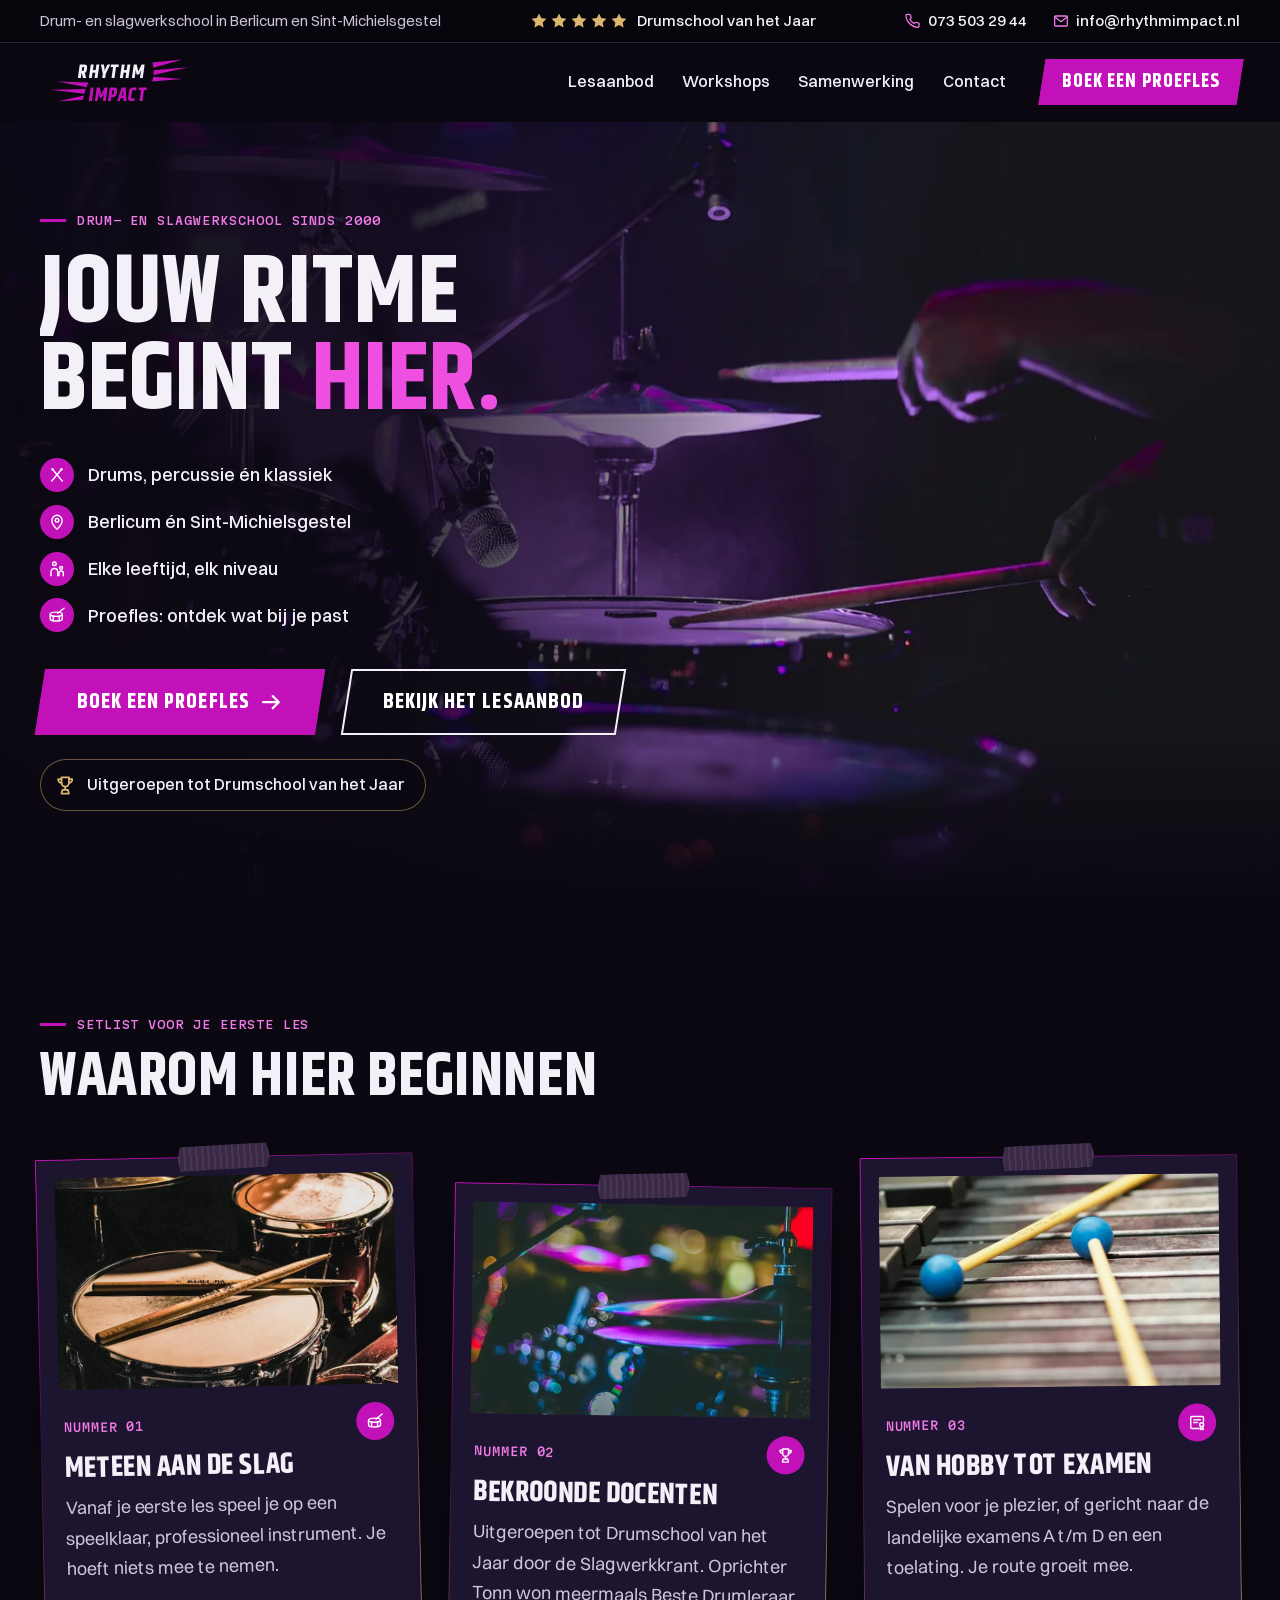
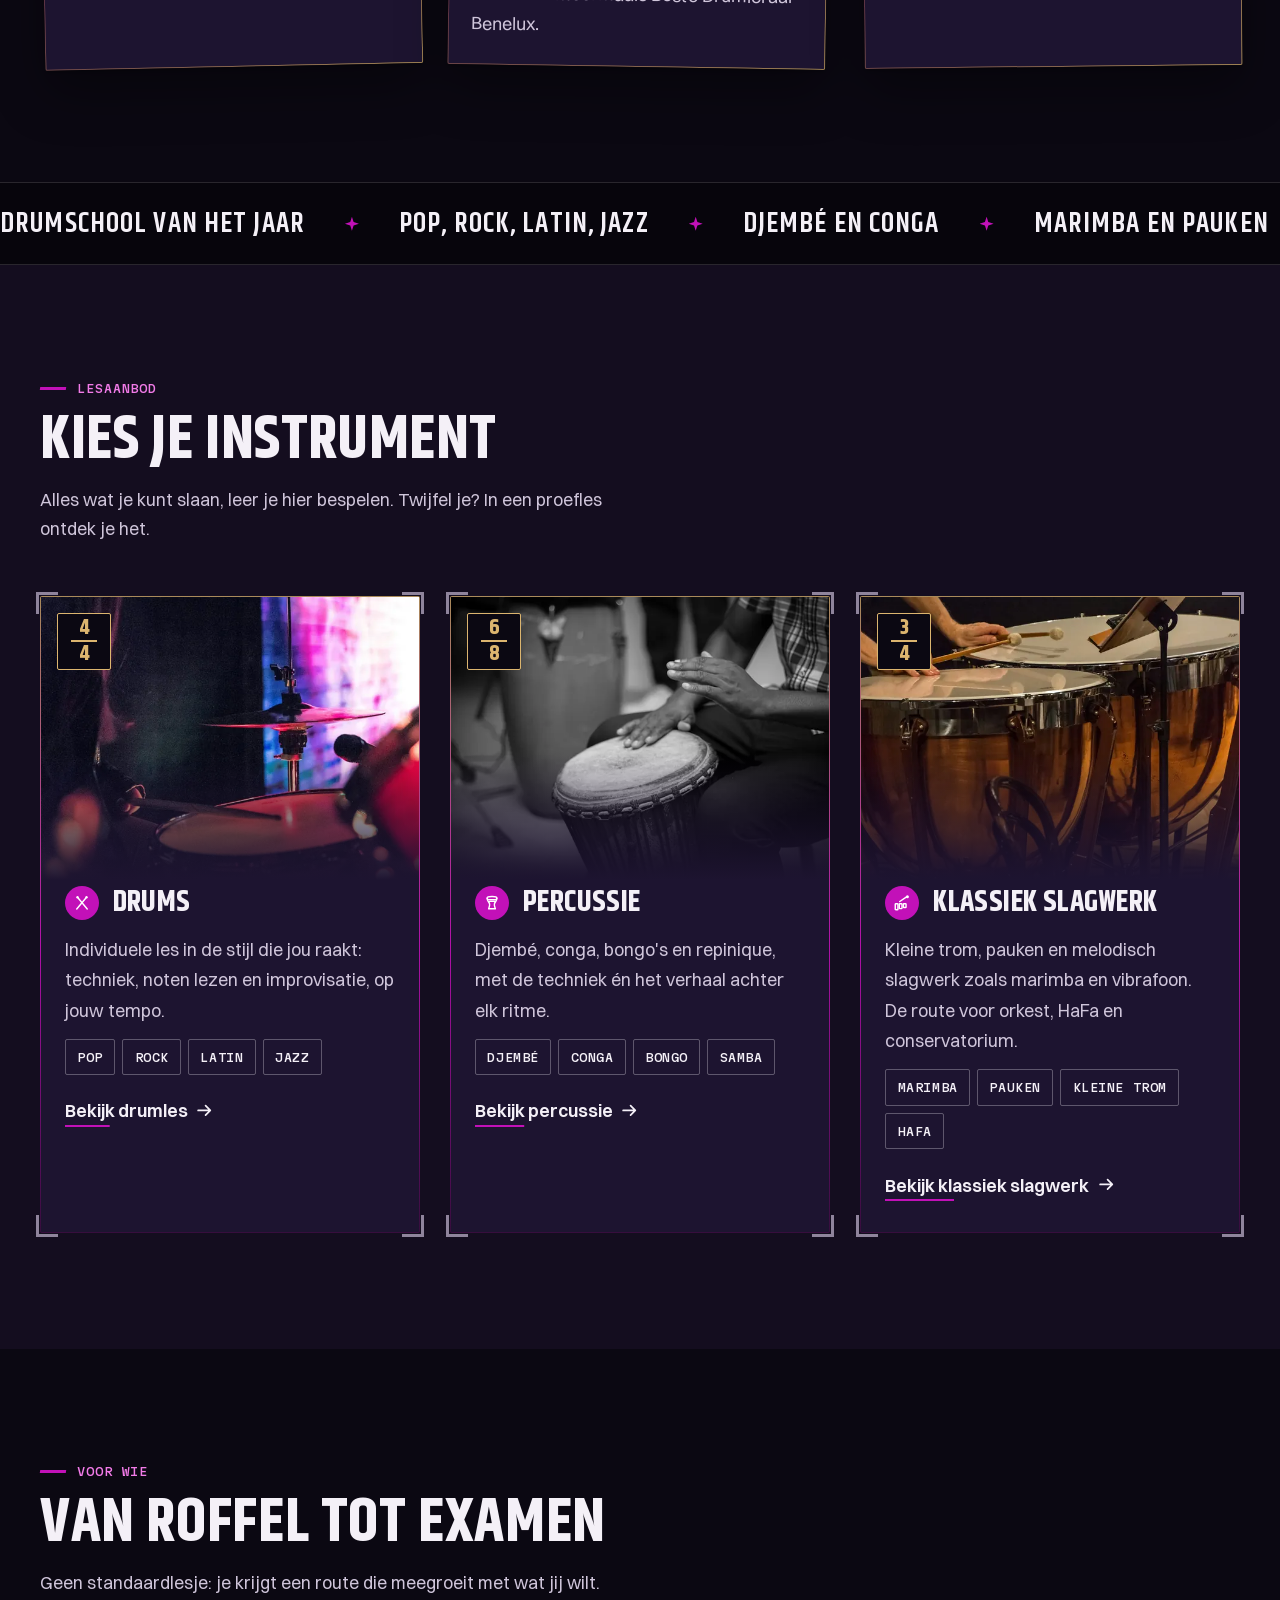
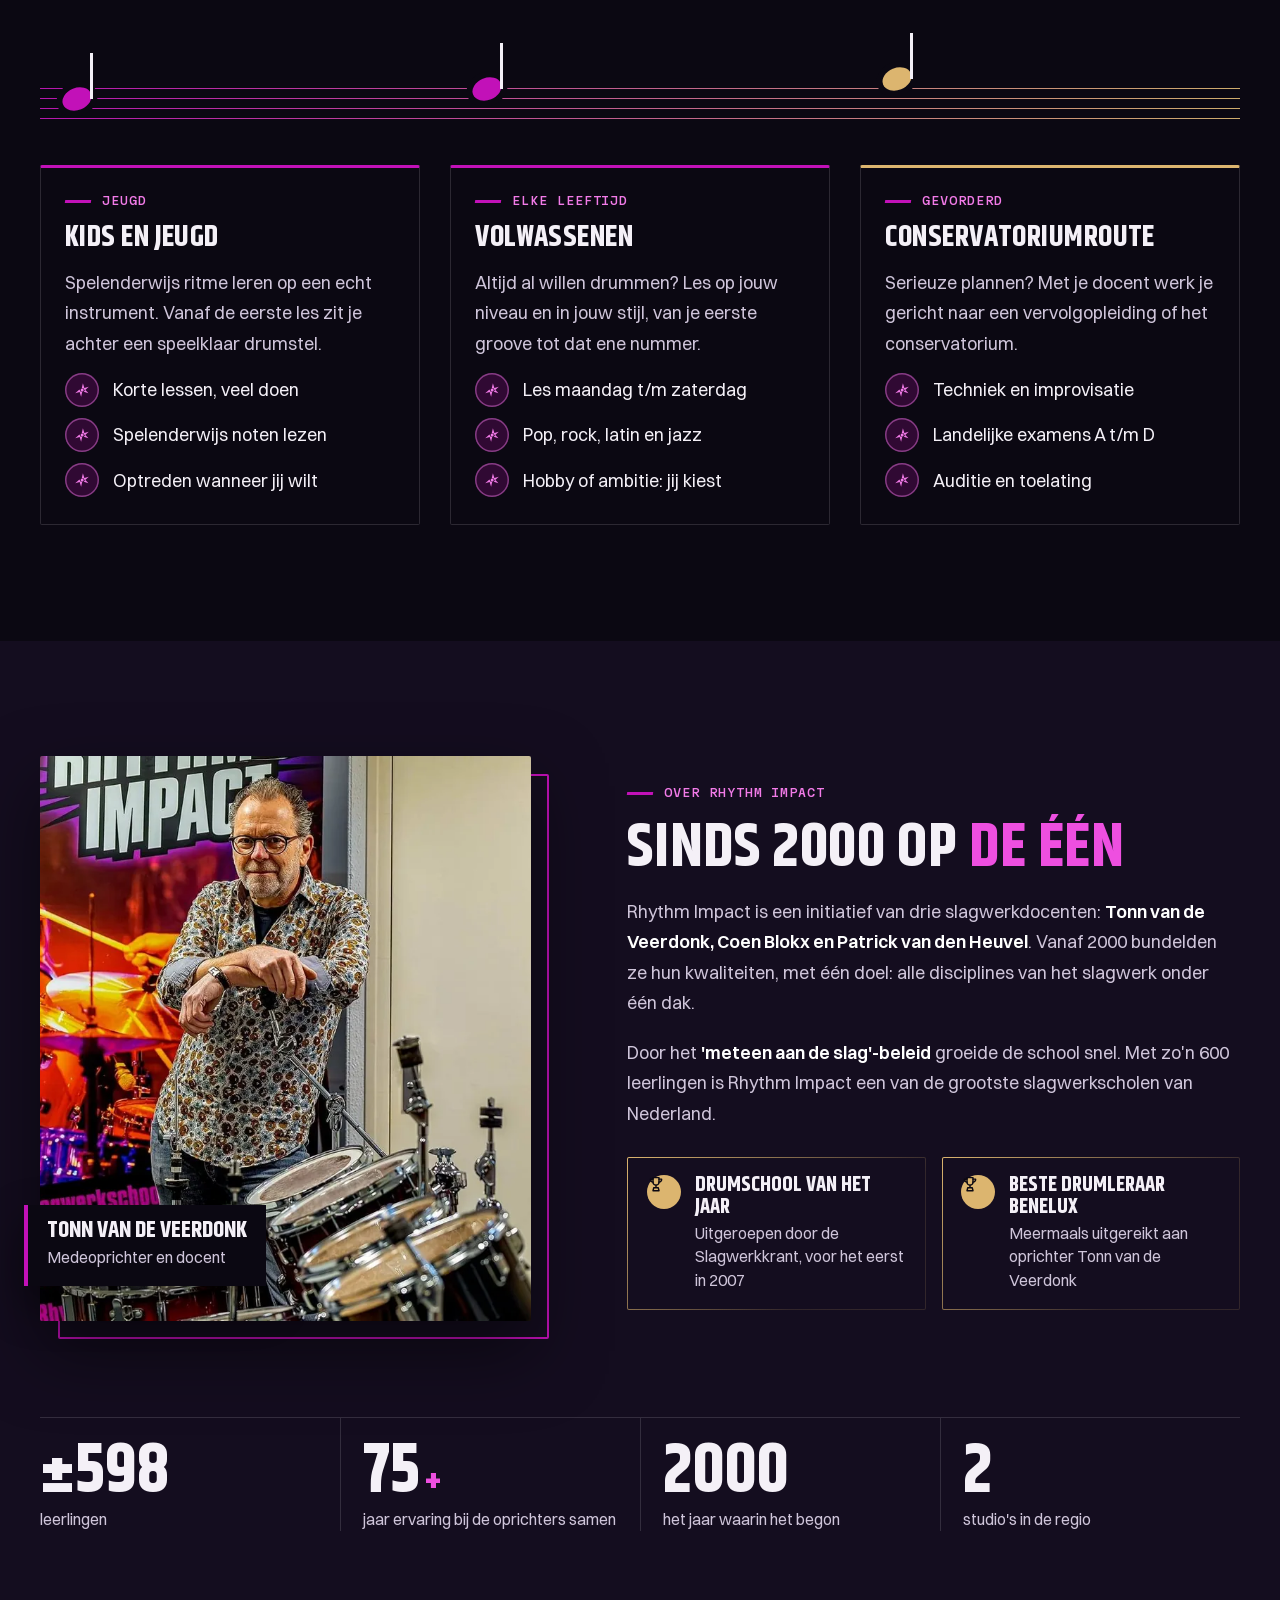
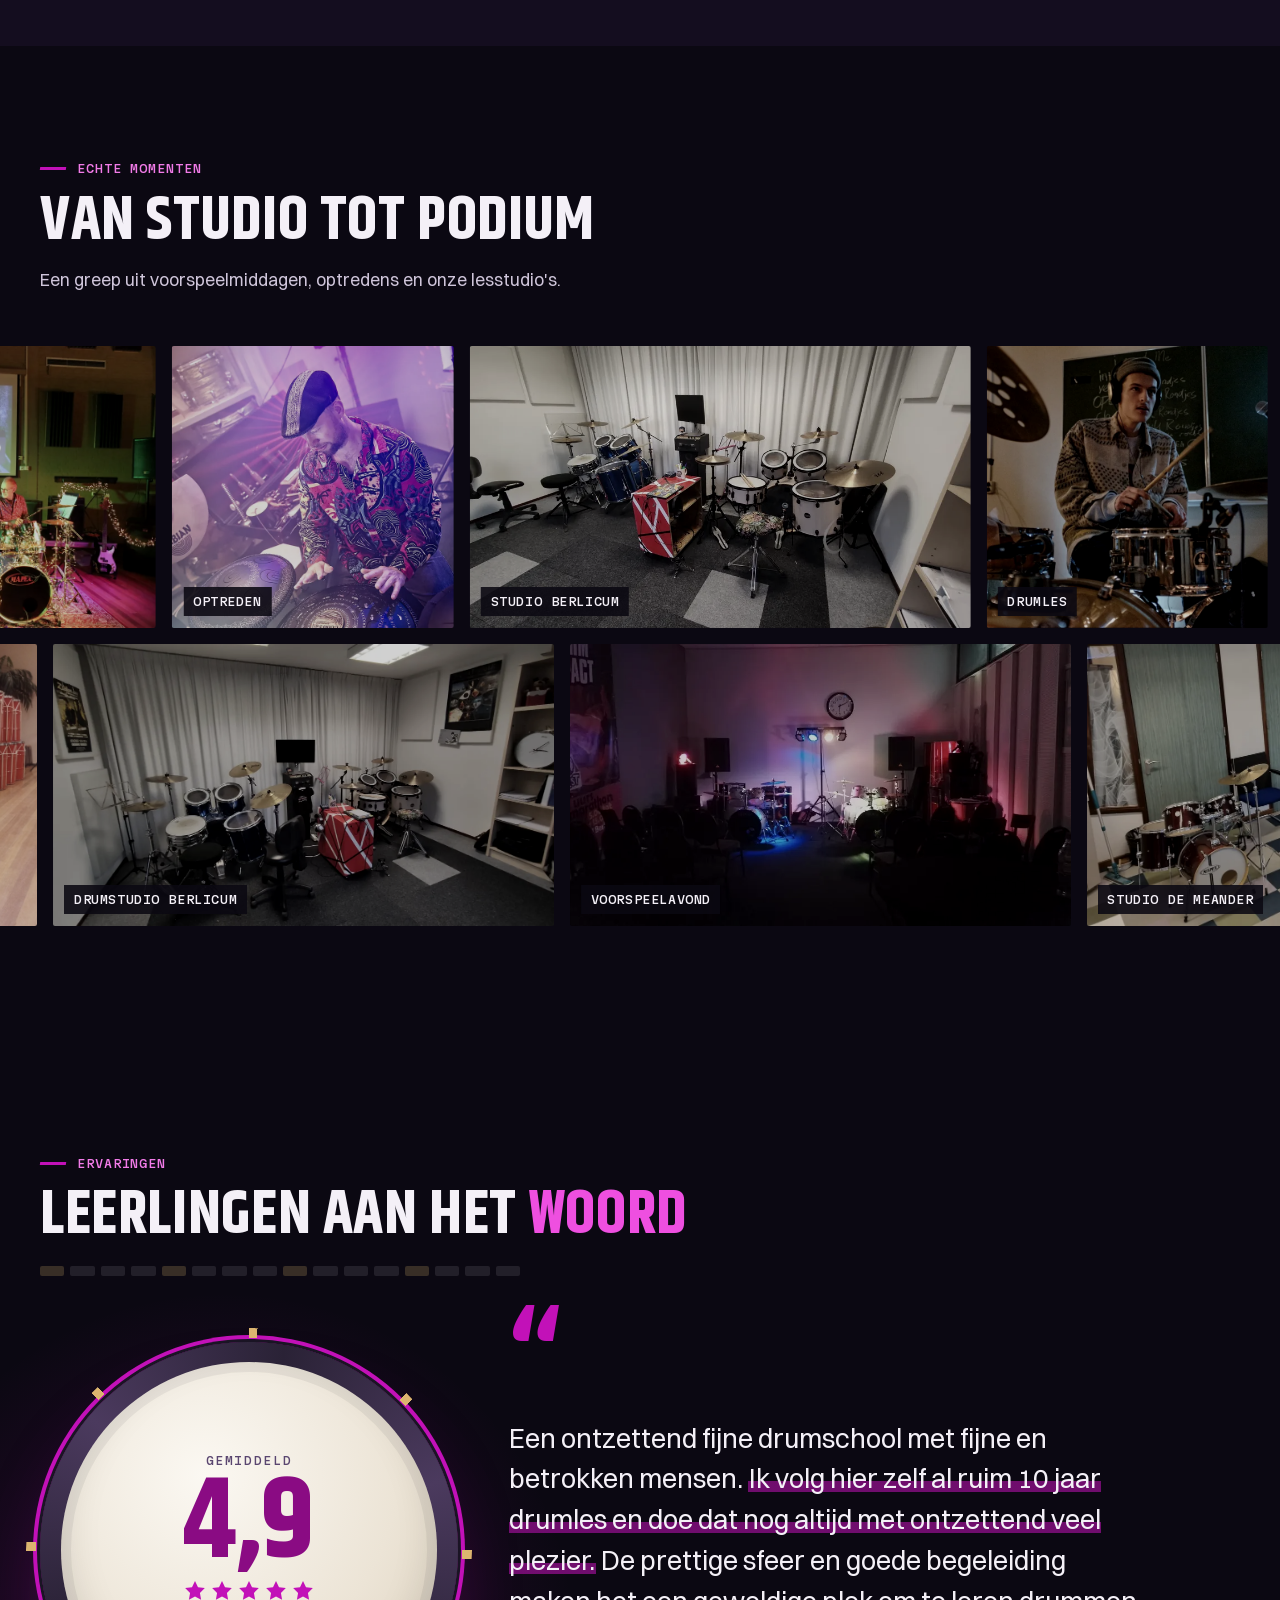
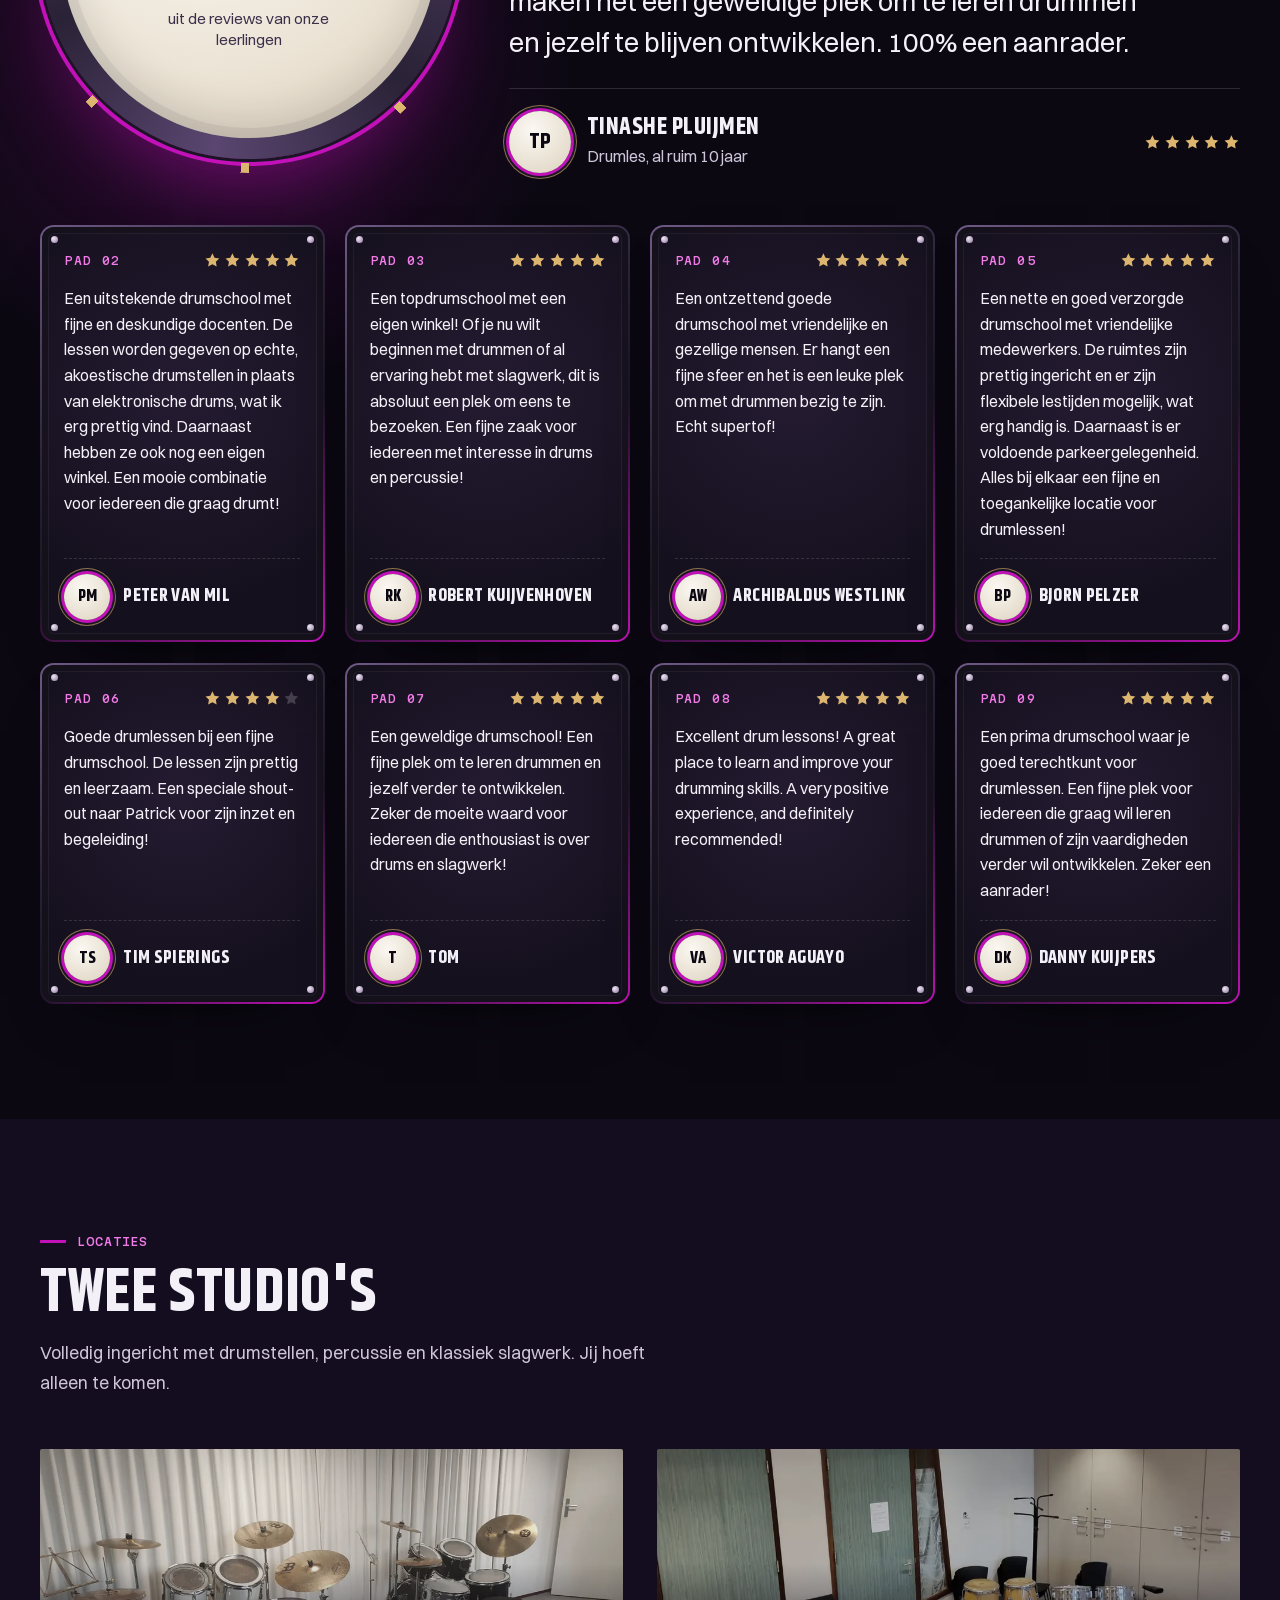
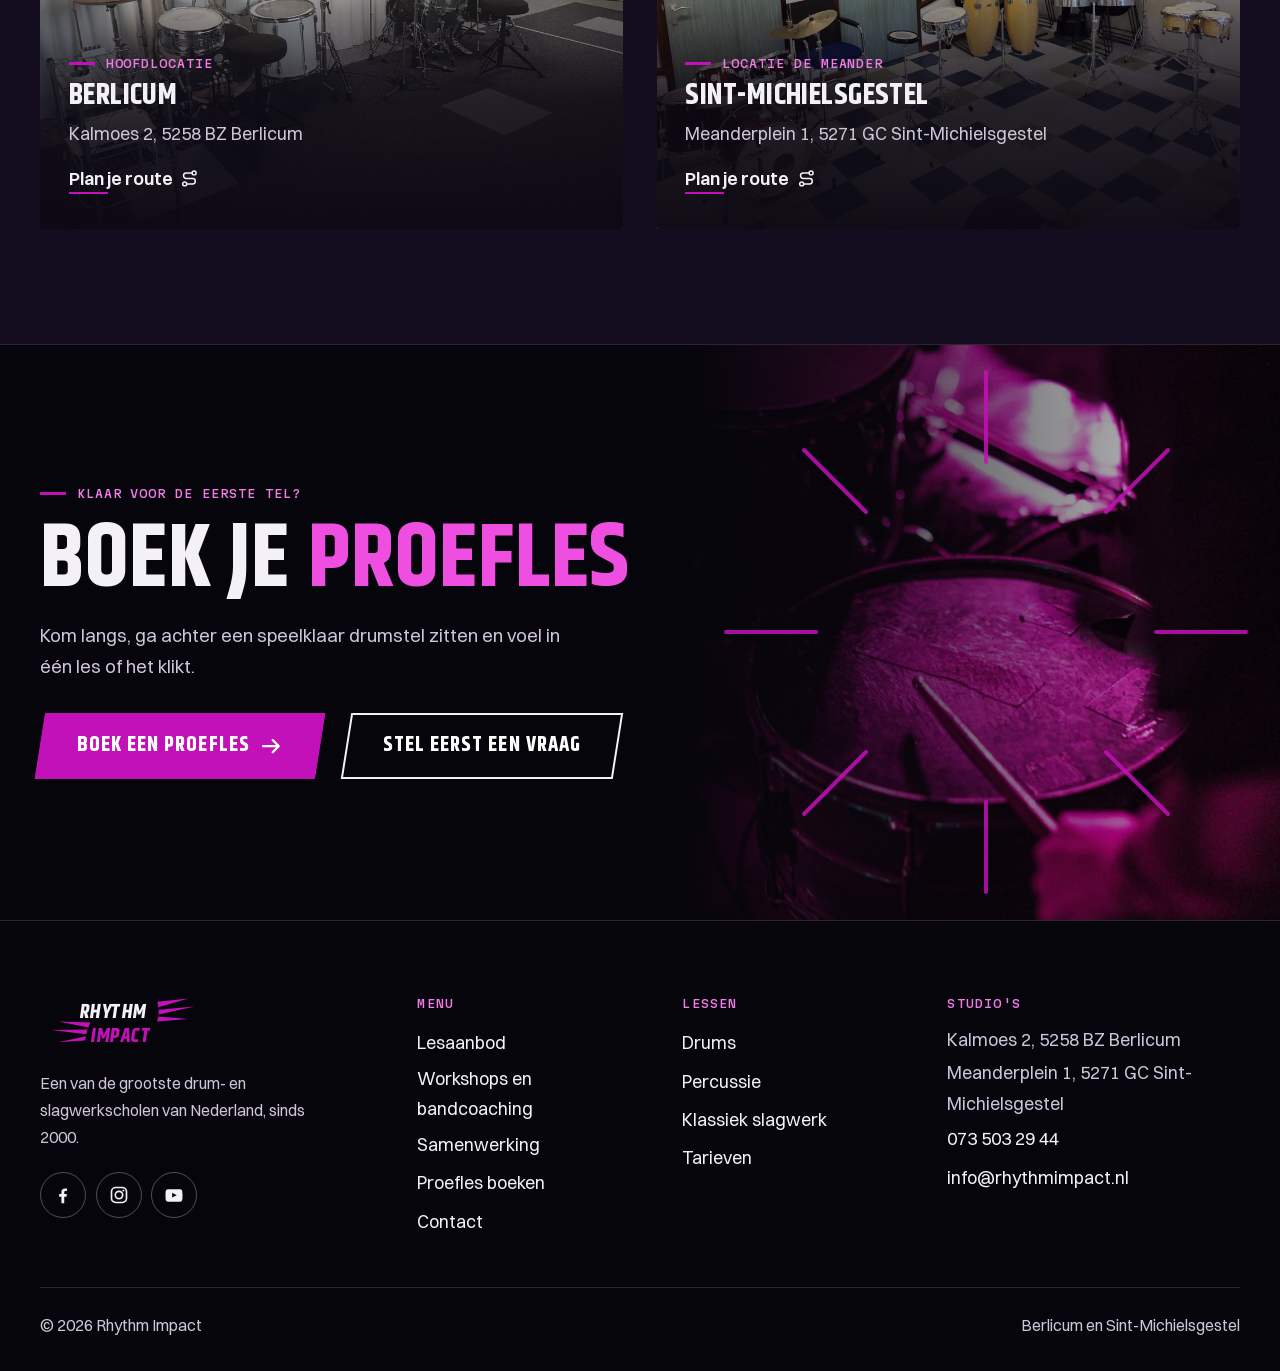
==== index.html @ d389d1a9 "Reviews toegevoegd" ====
<!DOCTYPE html>
<html lang="nl">
<head>
  <meta charset="UTF-8">
  <meta name="viewport" content="width=device-width, initial-scale=1">
  <title>Drumles en slagwerkles in Berlicum | Rhythm Impact</title>
  <meta name="description" content="Drumles, percussie en klassiek slagwerk voor elke leeftijd en elk niveau. Twee studio's in Berlicum en Sint-Michielsgestel. Boek een proefles.">
  <link rel="canonical" href="https://rhythmimpact.nl/">
  <meta property="og:type" content="website">
  <meta property="og:locale" content="nl_NL">
  <meta property="og:site_name" content="Rhythm Impact">
  <meta property="og:title" content="Drumles en slagwerkles in Berlicum | Rhythm Impact">
  <meta property="og:description" content="Drumles, percussie en klassiek slagwerk voor elke leeftijd en elk niveau. Twee studio's in Berlicum en Sint-Michielsgestel. Boek een proefles.">
  <meta property="og:url" content="https://rhythmimpact.nl/">
  <meta property="og:image" content="https://rhythmimpact.nl/assets/img/og-rhythm-impact.jpg">
  <meta name="twitter:card" content="summary_large_image">
  <meta name="theme-color" content="#0b0812">
  <link rel="icon" type="image/svg+xml" href="assets/favicon.svg">
  <link rel="apple-touch-icon" href="assets/apple-touch-icon.png">
  <link rel="preload" href="assets/fonts/khand-700.woff2" as="font" type="font/woff2" crossorigin>
  <link rel="preload" href="assets/fonts/switzer-400.woff2" as="font" type="font/woff2" crossorigin>
  <link rel="preload" as="image" href="assets/img/hero-slag-1400.webp" imagesrcset="assets/img/hero-slag-900.webp 900w, assets/img/hero-slag-1400.webp 1400w, assets/img/hero-slag-2400.webp 2400w" imagesizes="(max-width: 860px) 170vw, 100vw" fetchpriority="high">
  <link rel="stylesheet" href="css/style.css?v=2">
  <script type="application/ld+json">
  {
    "@context": "https://schema.org",
    "@type": ["EducationalOrganization", "LocalBusiness"],
    "@id": "https://rhythmimpact.nl/#school",
    "name": "Rhythm Impact",
    "description": "Drum- en slagwerkschool voor drums, percussie en klassiek slagwerk, met studio's in Berlicum en Sint-Michielsgestel.",
    "url": "https://rhythmimpact.nl/",
    "image": "https://rhythmimpact.nl/assets/img/og-rhythm-impact.jpg",
    "telephone": "+31735032944",
    "email": "info@rhythmimpact.nl",
    "foundingDate": "2000",
    "founder": [
      { "@type": "Person", "name": "Tonn van de Veerdonk" },
      { "@type": "Person", "name": "Coen Blokx" },
      { "@type": "Person", "name": "Patrick van den Heuvel" }
    ],
    "award": ["Drumschool van het Jaar (Slagwerkkrant)", "Beste Drumleraar Benelux (Tonn van de Veerdonk)"],
    "address": { "@type": "PostalAddress", "streetAddress": "Kalmoes 2", "postalCode": "5258 BZ", "addressLocality": "Berlicum", "addressCountry": "NL" },
    "location": [
      { "@type": "Place", "name": "Rhythm Impact Berlicum", "address": { "@type": "PostalAddress", "streetAddress": "Kalmoes 2", "postalCode": "5258 BZ", "addressLocality": "Berlicum", "addressCountry": "NL" } },
      { "@type": "Place", "name": "Rhythm Impact De Meander", "address": { "@type": "PostalAddress", "streetAddress": "Meanderplein 1", "postalCode": "5271 GC", "addressLocality": "Sint-Michielsgestel", "addressCountry": "NL" } }
    ],
    "openingHoursSpecification": [
      { "@type": "OpeningHoursSpecification", "dayOfWeek": ["Monday", "Tuesday", "Wednesday", "Thursday", "Friday"], "opens": "08:30", "closes": "21:00" },
      { "@type": "OpeningHoursSpecification", "dayOfWeek": "Saturday", "opens": "08:30", "closes": "13:00" }
    ],
    "priceRange": "€€",
    "sameAs": [
      "https://www.facebook.com/slagwerkopleidingRhythmImpact/",
      "https://www.instagram.com/rhythmimpactslagwerkopl/",
      "https://www.youtube.com/user/rhythmimpact"
    ]
  }
  </script>
</head>
<body>
  <a class="sla-over" href="#inhoud">Naar de inhoud</a>
  <div class="topbalk">
    <div class="wrap">
      <p class="topbalk-tekst">Drum- en slagwerkschool in Berlicum en Sint-Michielsgestel</p>
      <a class="topbalk-sterren" href="index.html#usp-kop" aria-label="Vijf sterren: uitgeroepen tot Drumschool van het Jaar">
        <span class="sterren"><svg viewBox="0 0 20 20" aria-hidden="true"><path d="M10 1.6l2.5 5.2 5.7.8-4.1 4 1 5.6L10 14.5l-5.1 2.7 1-5.6-4.1-4 5.7-.8z"/></svg><svg viewBox="0 0 20 20" aria-hidden="true"><path d="M10 1.6l2.5 5.2 5.7.8-4.1 4 1 5.6L10 14.5l-5.1 2.7 1-5.6-4.1-4 5.7-.8z"/></svg><svg viewBox="0 0 20 20" aria-hidden="true"><path d="M10 1.6l2.5 5.2 5.7.8-4.1 4 1 5.6L10 14.5l-5.1 2.7 1-5.6-4.1-4 5.7-.8z"/></svg><svg viewBox="0 0 20 20" aria-hidden="true"><path d="M10 1.6l2.5 5.2 5.7.8-4.1 4 1 5.6L10 14.5l-5.1 2.7 1-5.6-4.1-4 5.7-.8z"/></svg><svg viewBox="0 0 20 20" aria-hidden="true"><path d="M10 1.6l2.5 5.2 5.7.8-4.1 4 1 5.6L10 14.5l-5.1 2.7 1-5.6-4.1-4 5.7-.8z"/></svg></span><span>Drumschool van het Jaar</span>
      </a>
      <div class="topbalk-links">
        <a href="tel:+31735032944"><svg class="icoon" aria-hidden="true"><use href="assets/iconen.svg#i-telefoon"/></svg>073 503 29 44</a>
        <a href="mailto:info@rhythmimpact.nl"><svg class="icoon" aria-hidden="true"><use href="assets/iconen.svg#i-mail"/></svg>info@rhythmimpact.nl</a>
      </div>
    </div>
  </div>

  <header class="kop" data-balk>
    <div class="kop-binnen">
      <a class="logo" href="index.html" aria-label="Rhythm Impact, naar de homepage">
        <svg viewBox="0 0 268 78" aria-hidden="true" style="height:46px;width:auto">
          <g transform="skewX(-8)" transform-origin="center">
            <g fill="#c211b8">
              <polygon points="186,6 236,1 189,15"/>
              <polygon points="190,19 248,14 191,27"/>
              <polygon points="191,30 240,34 190,38"/>
              <polygon points="82,40 30,38 80,48"/>
              <polygon points="79,51 20,52 78,59"/>
              <polygon points="78,62 34,72 77,69"/>
            </g>
            <text x="62" y="33" font-family="Khand, sans-serif" font-weight="700" font-size="33" letter-spacing="1" fill="#f4f0f7">RHYTHM</text>
            <text x="86" y="71" font-family="Khand, sans-serif" font-weight="700" font-size="33" letter-spacing="1" fill="#c211b8">IMPACT</text>
          </g>
        </svg>
      </a>
      <nav class="hoofdnav" aria-label="Hoofdmenu">
        <a href="lesaanbod.html">Lesaanbod</a>
        <a href="workshops.html">Workshops</a>
        <a href="samenwerking.html">Samenwerking</a>
        <a href="contact.html">Contact</a>
        <a class="knop knop-klein" href="proefles.html">Boek een proefles</a>
      </nav>
      <button class="menuknop" type="button" aria-expanded="false" aria-controls="mobiel-menu" aria-label="Menu openen" data-menuknop>
        <svg class="icoon open" aria-hidden="true"><use href="assets/iconen.svg#i-menu"/></svg><svg class="icoon sluit" aria-hidden="true"><use href="assets/iconen.svg#i-sluit"/></svg>
      </button>
    </div>
  </header>

  <div class="mobiel-menu" id="mobiel-menu" data-menu>
    <a href="index.html" aria-current="page"><i>01</i>Home</a>
    <a href="lesaanbod.html"><i>02</i>Lesaanbod</a>
    <a href="workshops.html"><i>03</i>Workshops</a>
    <a href="samenwerking.html"><i>04</i>Samenwerking</a>
    <a href="contact.html"><i>05</i>Contact</a>
    <a class="knop knop-groot" href="proefles.html">Boek een proefles <svg class="icoon" aria-hidden="true"><use href="assets/iconen.svg#i-pijl"/></svg></a>
    <div class="menu-voet">
      <a href="tel:+31735032944"><svg class="icoon" aria-hidden="true"><use href="assets/iconen.svg#i-telefoon"/></svg>073 503 29 44</a>
      <a href="mailto:info@rhythmimpact.nl"><svg class="icoon" aria-hidden="true"><use href="assets/iconen.svg#i-mail"/></svg>info@rhythmimpact.nl</a>
    </div>
  </div>

<main id="inhoud">

  <!-- ============ HERO: het moment van de slag ============ -->
  <section class="held" data-hero aria-label="Introductie">
    <figure class="held-beeld">
      <img data-hero-beeld data-slag="0.529 0.631"
           src="assets/img/hero-slag-1400.webp"
           srcset="assets/img/hero-slag-900.webp 900w, assets/img/hero-slag-1400.webp 1400w, assets/img/hero-slag-2400.webp 2400w"
           sizes="(max-width: 860px) 170vw, 100vw"
           width="2400" height="1569" fetchpriority="high"
           alt="Drummer op een paars verlicht podium, op het moment dat de stok de snaredrum raakt">
      <canvas data-slag-doek aria-hidden="true"></canvas>
    </figure>
    <div class="held-inhoud">
      <span class="eyebrow" data-hero-item>Drum- en slagwerkschool sinds 2000</span>
      <h1 aria-label="Jouw ritme begint hier.">
        <span class="regel"><span>Jouw ritme</span></span>
        <span class="regel"><span>begint <span class="accent">hier.</span></span></span>
      </h1>
      <ul class="held-bullets" data-hero-item>
        <li><span class="bol"><svg class="icoon" aria-hidden="true"><use href="assets/iconen.svg#i-stokken"/></svg></span>Drums, percussie én klassiek</li>
        <li><span class="bol"><svg class="icoon" aria-hidden="true"><use href="assets/iconen.svg#i-speld"/></svg></span>Berlicum én Sint-Michielsgestel</li>
        <li><span class="bol"><svg class="icoon" aria-hidden="true"><use href="assets/iconen.svg#i-leeftijd"/></svg></span>Elke leeftijd, elk niveau</li>
        <li><span class="bol"><svg class="icoon" aria-hidden="true"><use href="assets/iconen.svg#i-trom"/></svg></span>Proefles: ontdek wat bij je past</li>
      </ul>
      <div class="held-knoppen" data-hero-item>
        <a class="knop" href="proefles.html">Boek een proefles <svg class="icoon" aria-hidden="true"><use href="assets/iconen.svg#i-pijl"/></svg></a>
        <a class="knop knop-lijn" href="lesaanbod.html">Bekijk het lesaanbod</a>
      </div>
      <span class="held-chip" data-hero-item><svg class="icoon" aria-hidden="true"><use href="assets/iconen.svg#i-trofee"/></svg><span><span class="alleen-breed">Uitgeroepen tot </span>Drumschool van het Jaar</span></span>
    </div>
  </section>

  <!-- ============ USP: drie setlists ============ -->
  <section class="sectie" aria-labelledby="usp-kop">
    <div class="wrap">
      <div class="sectiekop" data-rev>
        <span class="eyebrow">Setlist voor je eerste les</span>
        <h2 id="usp-kop">Waarom hier beginnen</h2>
      </div>
      <div class="setlists rij-carrousel" data-rev data-stagger aria-roledescription="carrousel" aria-label="Drie redenen">
        <article class="setlist">
          <figure><img src="assets/img/usp-klaar-800.webp" width="800" height="534" loading="lazy" alt="Twee drumstokken liggen klaar op een snaredrum"></figure>
          <div class="setlist-nr"><span>Nummer 01</span><span class="bol"><svg class="icoon" aria-hidden="true"><use href="assets/iconen.svg#i-trom"/></svg></span></div>
          <h3>Meteen aan de slag</h3>
          <p>Vanaf je eerste les speel je op een speelklaar, professioneel instrument. Je hoeft niets mee te nemen.</p>
        </article>
        <article class="setlist">
          <figure><img src="assets/img/usp-bekroond-800.webp" width="800" height="534" loading="lazy" alt="Bekkens van een drumstel in paars podiumlicht"></figure>
          <div class="setlist-nr"><span>Nummer 02</span><span class="bol"><svg class="icoon" aria-hidden="true"><use href="assets/iconen.svg#i-trofee"/></svg></span></div>
          <h3>Bekroonde docenten</h3>
          <p>Uitgeroepen tot Drumschool van het Jaar door de Slagwerkkrant. Oprichter Tonn won meermaals Beste Drumleraar Benelux.</p>
        </article>
        <article class="setlist">
          <figure><img src="assets/img/usp-examens-800.webp" width="800" height="1200" loading="lazy" alt="Twee mallets rusten op de staven van een vibrafoon"></figure>
          <div class="setlist-nr"><span>Nummer 03</span><span class="bol"><svg class="icoon" aria-hidden="true"><use href="assets/iconen.svg#i-diploma"/></svg></span></div>
          <h3>Van hobby tot examen</h3>
          <p>Spelen voor je plezier, of gericht naar de landelijke examens A t/m D en een toelating. Je route groeit mee.</p>
        </article>
      </div>
    </div>
  </section>

  <div class="loper" aria-hidden="true">
    <div class="loper-band">
      <span>Drumschool van het Jaar</span><span>Pop, rock, latin, jazz</span><span>Djembé en conga</span><span>Marimba en pauken</span><span>Landelijke examens A t/m D</span><span>Berlicum</span><span>Sint-Michielsgestel</span>
      <span>Drumschool van het Jaar</span><span>Pop, rock, latin, jazz</span><span>Djembé en conga</span><span>Marimba en pauken</span><span>Landelijke examens A t/m D</span><span>Berlicum</span><span>Sint-Michielsgestel</span>
    </div>
  </div>

  <!-- ============ DISCIPLINES: flightcases ============ -->
  <section class="sectie fluweel" aria-labelledby="disc-kop">
    <div class="wrap">
      <div class="sectiekop" data-rev>
        <span class="eyebrow">Lesaanbod</span>
        <h2 id="disc-kop">Kies je instrument</h2>
        <p>Alles wat je kunt slaan, leer je hier bespelen. Twijfel je? In een proefles ontdek je het.</p>
      </div>
      <div class="flightcases rij-carrousel" data-rev data-stagger aria-roledescription="carrousel" aria-label="Drie disciplines">
        <article class="flightcase">
          <i class="hoek"></i><i class="hoek"></i><i class="hoek"></i><i class="hoek"></i>
          <figure>
            <img src="assets/img/disc-drums-700.webp" srcset="assets/img/disc-drums-700.webp 700w, assets/img/disc-drums-1200.webp 1200w" sizes="(max-width: 860px) 82vw, 400px" width="700" height="466" loading="lazy" alt="Drummer achter een drumstel in rood en roze podiumlicht">
            <span class="maat" aria-hidden="true">4<i></i>4</span>
          </figure>
          <div class="flightcase-tekst">
            <div class="icoonkop"><span class="bol"><svg class="icoon" aria-hidden="true"><use href="assets/iconen.svg#i-stokken"/></svg></span><h3>Drums</h3></div>
            <p>Individuele les in de stijl die jou raakt: techniek, noten lezen en improvisatie, op jouw tempo.</p>
            <div class="labels"><span>pop</span><span>rock</span><span>latin</span><span>jazz</span></div>
            <a class="streep" href="lesaanbod.html#drums">Bekijk drumles <svg class="icoon" aria-hidden="true"><use href="assets/iconen.svg#i-pijl"/></svg></a>
          </div>
        </article>
        <article class="flightcase">
          <i class="hoek"></i><i class="hoek"></i><i class="hoek"></i><i class="hoek"></i>
          <figure>
            <img src="assets/img/disc-percussie-700.webp" srcset="assets/img/disc-percussie-700.webp 700w, assets/img/disc-percussie-1200.webp 1200w" sizes="(max-width: 860px) 82vw, 400px" width="700" height="466" loading="lazy" alt="Handen spelen op een djembé, in zwart-wit">
            <span class="maat" aria-hidden="true">6<i></i>8</span>
          </figure>
          <div class="flightcase-tekst">
            <div class="icoonkop"><span class="bol"><svg class="icoon" aria-hidden="true"><use href="assets/iconen.svg#i-djembe"/></svg></span><h3>Percussie</h3></div>
            <p>Djembé, conga, bongo's en repinique, met de techniek én het verhaal achter elk ritme.</p>
            <div class="labels"><span>djembé</span><span>conga</span><span>bongo</span><span>samba</span></div>
            <a class="streep" href="lesaanbod.html#percussie">Bekijk percussie <svg class="icoon" aria-hidden="true"><use href="assets/iconen.svg#i-pijl"/></svg></a>
          </div>
        </article>
        <article class="flightcase">
          <i class="hoek"></i><i class="hoek"></i><i class="hoek"></i><i class="hoek"></i>
          <figure>
            <img src="assets/img/disc-klassiek-700.webp" srcset="assets/img/disc-klassiek-700.webp 700w, assets/img/disc-klassiek-1200.webp 1200w" sizes="(max-width: 860px) 82vw, 400px" width="700" height="466" loading="lazy" alt="Slagwerker speelt met mallets op koperen pauken">
            <span class="maat" aria-hidden="true">3<i></i>4</span>
          </figure>
          <div class="flightcase-tekst">
            <div class="icoonkop"><span class="bol"><svg class="icoon" aria-hidden="true"><use href="assets/iconen.svg#i-mallet"/></svg></span><h3>Klassiek slagwerk</h3></div>
            <p>Kleine trom, pauken en melodisch slagwerk zoals marimba en vibrafoon. De route voor orkest, HaFa en conservatorium.</p>
            <div class="labels"><span>marimba</span><span>pauken</span><span>kleine trom</span><span>HaFa</span></div>
            <a class="streep" href="lesaanbod.html#klassiek">Bekijk klassiek slagwerk <svg class="icoon" aria-hidden="true"><use href="assets/iconen.svg#i-pijl"/></svg></a>
          </div>
        </article>
      </div>
    </div>
  </section>

  <!-- ============ VOOR WIE: de notenbalk ============ -->
  <section class="sectie" aria-labelledby="route-kop">
    <div class="wrap">
      <div class="sectiekop" data-rev>
        <span class="eyebrow">Voor wie</span>
        <h2 id="route-kop">Van roffel tot examen</h2>
        <p>Geen standaardlesje: je krijgt een route die meegroeit met wat jij wilt.</p>
      </div>
      <div class="notenbalk">
        <div class="notenbalk-lijnen" aria-hidden="true"></div>
        <div class="routes rij-carrousel" data-rev data-stagger aria-roledescription="carrousel" aria-label="Drie routes">
          <article class="route">
            <span class="route-noot" aria-hidden="true"></span>
            <div class="route-kaart">
              <span class="eyebrow">Jeugd</span>
              <h3>Kids en jeugd</h3>
              <p>Spelenderwijs ritme leren op een echt instrument. Vanaf de eerste les zit je achter een speelklaar drumstel.</p>
              <ul class="inslaglijst">
                <li><span class="bol zacht"><svg class="icoon" aria-hidden="true"><use href="assets/iconen.svg#i-inslag"/></svg></span>Korte lessen, veel doen</li>
                <li><span class="bol zacht"><svg class="icoon" aria-hidden="true"><use href="assets/iconen.svg#i-inslag"/></svg></span>Spelenderwijs noten lezen</li>
                <li><span class="bol zacht"><svg class="icoon" aria-hidden="true"><use href="assets/iconen.svg#i-inslag"/></svg></span>Optreden wanneer jij wilt</li>
              </ul>
            </div>
          </article>
          <article class="route">
            <span class="route-noot" aria-hidden="true"></span>
            <div class="route-kaart">
              <span class="eyebrow">Elke leeftijd</span>
              <h3>Volwassenen</h3>
              <p>Altijd al willen drummen? Les op jouw niveau en in jouw stijl, van je eerste groove tot dat ene nummer.</p>
              <ul class="inslaglijst">
                <li><span class="bol zacht"><svg class="icoon" aria-hidden="true"><use href="assets/iconen.svg#i-inslag"/></svg></span>Les maandag t/m zaterdag</li>
                <li><span class="bol zacht"><svg class="icoon" aria-hidden="true"><use href="assets/iconen.svg#i-inslag"/></svg></span>Pop, rock, latin en jazz</li>
                <li><span class="bol zacht"><svg class="icoon" aria-hidden="true"><use href="assets/iconen.svg#i-inslag"/></svg></span>Hobby of ambitie: jij kiest</li>
              </ul>
            </div>
          </article>
          <article class="route">
            <span class="route-noot" aria-hidden="true"></span>
            <div class="route-kaart">
              <span class="eyebrow">Gevorderd</span>
              <h3>Conservatoriumroute</h3>
              <p>Serieuze plannen? Met je docent werk je gericht naar een vervolgopleiding of het conservatorium.</p>
              <ul class="inslaglijst">
                <li><span class="bol zacht"><svg class="icoon" aria-hidden="true"><use href="assets/iconen.svg#i-inslag"/></svg></span>Techniek en improvisatie</li>
                <li><span class="bol zacht"><svg class="icoon" aria-hidden="true"><use href="assets/iconen.svg#i-inslag"/></svg></span>Landelijke examens A t/m D</li>
                <li><span class="bol zacht"><svg class="icoon" aria-hidden="true"><use href="assets/iconen.svg#i-inslag"/></svg></span>Auditie en toelating</li>
              </ul>
            </div>
          </article>
        </div>
      </div>
    </div>
  </section>

  <!-- ============ VERHAAL: sinds 2000 ============ -->
  <section class="sectie fluweel" aria-labelledby="verhaal-kop">
    <div class="wrap">
      <div class="verhaal">
        <figure class="portret" data-rev="links">
          <img src="assets/img/tonn-van-de-veerdonk-800.webp" width="800" height="803" loading="lazy" alt="Oprichter Tonn van de Veerdonk naast een drumstel in de studio, met de Rhythm Impact-banner op de achtergrond">
          <figcaption data-zweef="6"><b>Tonn van de Veerdonk</b><span>Medeoprichter en docent</span></figcaption>
        </figure>
        <div class="verhaal-tekst" data-rev>
          <span class="eyebrow">Over Rhythm Impact</span>
          <h2 id="verhaal-kop">Sinds 2000 op <span class="accent">de één</span></h2>
          <p>Rhythm Impact is een initiatief van drie slagwerkdocenten: <strong>Tonn van de Veerdonk, Coen Blokx en Patrick van den Heuvel</strong>. Vanaf 2000 bundelden ze hun kwaliteiten, met één doel: alle disciplines van het slagwerk onder één dak.</p>
          <p>Door het <strong>'meteen aan de slag'-beleid</strong> groeide de school snel. Met zo'n 600 leerlingen is Rhythm Impact een van de grootste slagwerkscholen van Nederland.</p>
          <div class="medailles">
            <div class="medaille"><span class="bol"><svg class="icoon" aria-hidden="true"><use href="assets/iconen.svg#i-trofee"/></svg></span><div><b>Drumschool van het Jaar</b><span>Uitgeroepen door de Slagwerkkrant, voor het eerst in 2007</span></div></div>
            <div class="medaille"><span class="bol"><svg class="icoon" aria-hidden="true"><use href="assets/iconen.svg#i-trofee"/></svg></span><div><b>Beste Drumleraar Benelux</b><span>Meermaals uitgereikt aan oprichter Tonn van de Veerdonk</span></div></div>
          </div>
        </div>
      </div>
      <div class="tellers" data-rev data-stagger>
        <div class="teller"><b>&plusmn;<span data-tel="600">600</span></b><span>leerlingen</span></div>
        <div class="teller"><b><span data-tel="75">75</span><small>+</small></b><span>jaar ervaring bij de oprichters samen</span></div>
        <div class="teller"><b>2000</b><span>het jaar waarin het begon</span></div>
        <div class="teller"><b>2</b><span>studio's in de regio</span></div>
      </div>
    </div>
  </section>

  <!-- ============ PODIUM: filmstroken met eigen beeld ============ -->
  <section class="sectie podium" data-sectie-p aria-labelledby="podium-kop">
    <div class="wrap">
      <div class="sectiekop" data-rev>
        <span class="eyebrow">Echte momenten</span>
        <h2 id="podium-kop">Van studio tot podium</h2>
        <p>Een greep uit voorspeelmiddagen, optredens en onze lesstudio's.</p>
      </div>
    </div>
    <div class="stroken">
      <div class="strook">
        <figure><img src="assets/img/podium-voorspeelmiddag-900.webp" width="900" height="600" loading="lazy" alt="Twee drummers spelen samen tijdens een voorspeelmiddag, met kerstverlichting op het podium"><figcaption>Voorspeelmiddag</figcaption></figure>
        <figure><img src="assets/img/podium-handpan-700.webp" width="700" height="700" loading="lazy" alt="Muzikant speelt handpan in paars podiumlicht"><figcaption>Optreden</figcaption></figure>
        <figure><img src="assets/img/studio-melodisch-900.webp" width="900" height="506" loading="lazy" alt="Lesstudio in Berlicum met marimba's en vibrafoons"><figcaption>Studio Berlicum</figcaption></figure>
        <figure><img src="assets/img/leerling-drums-700.webp" width="700" height="700" loading="lazy" alt="Leerling met koptelefoon speelt op de snaredrum"><figcaption>Drumles</figcaption></figure>
        <figure aria-hidden="true"><img src="assets/img/podium-voorspeelmiddag-900.webp" width="900" height="600" loading="lazy" alt=""></figure>
        <figure aria-hidden="true"><img src="assets/img/podium-handpan-700.webp" width="700" height="700" loading="lazy" alt=""></figure>
      </div>
      <div class="strook">
        <figure><img src="assets/img/workshop-trommels-900.webp" width="900" height="1200" loading="lazy" alt="Rode trommels voor een workshop, hoog op elkaar gestapeld"><figcaption>Workshop</figcaption></figure>
        <figure><img src="assets/img/studio-drums-1200.webp" width="1200" height="675" loading="lazy" alt="Drumstudio in Berlicum met drumstellen en een rode trommel"><figcaption>Drumstudio Berlicum</figcaption></figure>
        <figure><img src="assets/img/podium-voorspeelavond-900.webp" width="900" height="506" loading="lazy" alt="Podium met drumstel en gekleurd licht tijdens een voorspeelavond"><figcaption>Voorspeelavond</figcaption></figure>
        <figure><img src="assets/img/studio-meander-1200.webp" width="1200" height="639" loading="lazy" alt="Studio in De Meander met drumstellen, conga's en trommels"><figcaption>Studio De Meander</figcaption></figure>
        <figure aria-hidden="true"><img src="assets/img/workshop-trommels-900.webp" width="900" height="1200" loading="lazy" alt=""></figure>
        <figure aria-hidden="true"><img src="assets/img/studio-drums-1200.webp" width="1200" height="675" loading="lazy" alt=""></figure>
      </div>
    </div>
  </section>

  <!-- ============ STUDIO'S ============ -->
  <section class="sectie reviews-drum" aria-labelledby="reviews-kop">
    <div class="wrap">
      <div class="sectiekop" data-rev>
        <span class="eyebrow">Ervaringen</span>
        <h2 id="reviews-kop">Leerlingen aan het <span class="accent">woord</span></h2>
        <div class="sequencer" aria-hidden="true"><i style="--s:0" class="kick"></i><i style="--s:1"></i><i style="--s:2"></i><i style="--s:3"></i><i style="--s:4" class="kick"></i><i style="--s:5"></i><i style="--s:6"></i><i style="--s:7"></i><i style="--s:8" class="kick"></i><i style="--s:9"></i><i style="--s:10"></i><i style="--s:11"></i><i style="--s:12" class="kick"></i><i style="--s:13"></i><i style="--s:14"></i><i style="--s:15"></i></div>
      </div>
      <div class="rv-podium" data-rev>
        <div class="basdrum" aria-label="Gemiddeld 4,9 van 5 sterren">
          <div class="vel">
            <span class="vel-label">Gemiddeld</span>
            <span class="vel-score">4,9</span>
            <span class="rv-sterren" role="img" aria-label="5 van 5 sterren"><svg viewBox="0 0 20 20"><path d="M10 1.6l2.5 5.2 5.7.8-4.1 4 1 5.6L10 14.5l-5.1 2.7 1-5.6-4.1-4 5.7-.8z"/></svg><svg viewBox="0 0 20 20"><path d="M10 1.6l2.5 5.2 5.7.8-4.1 4 1 5.6L10 14.5l-5.1 2.7 1-5.6-4.1-4 5.7-.8z"/></svg><svg viewBox="0 0 20 20"><path d="M10 1.6l2.5 5.2 5.7.8-4.1 4 1 5.6L10 14.5l-5.1 2.7 1-5.6-4.1-4 5.7-.8z"/></svg><svg viewBox="0 0 20 20"><path d="M10 1.6l2.5 5.2 5.7.8-4.1 4 1 5.6L10 14.5l-5.1 2.7 1-5.6-4.1-4 5.7-.8z"/></svg><svg viewBox="0 0 20 20"><path d="M10 1.6l2.5 5.2 5.7.8-4.1 4 1 5.6L10 14.5l-5.1 2.7 1-5.6-4.1-4 5.7-.8z"/></svg></span>
            <span class="vel-onder">uit de reviews van onze leerlingen</span>
          </div>
        </div>
        <figure class="rv-uitgelicht">
          <span class="rv-glyph" aria-hidden="true">&ldquo;</span>
          <blockquote><p>Een ontzettend fijne drumschool met fijne en betrokken mensen. <mark>Ik volg hier zelf al ruim 10 jaar drumles en doe dat nog altijd met ontzettend veel plezier.</mark> De prettige sfeer en goede begeleiding maken het een geweldige plek om te leren drummen en jezelf te blijven ontwikkelen. 100% een aanrader.</p></blockquote>
          <figcaption><span class="mini-trom groot" aria-hidden="true">TP</span><span><b>Tinashe Pluijmen</b><small>Drumles, al ruim 10 jaar</small></span><span class="rv-sterren" role="img" aria-label="5 van 5 sterren"><svg viewBox="0 0 20 20"><path d="M10 1.6l2.5 5.2 5.7.8-4.1 4 1 5.6L10 14.5l-5.1 2.7 1-5.6-4.1-4 5.7-.8z"/></svg><svg viewBox="0 0 20 20"><path d="M10 1.6l2.5 5.2 5.7.8-4.1 4 1 5.6L10 14.5l-5.1 2.7 1-5.6-4.1-4 5.7-.8z"/></svg><svg viewBox="0 0 20 20"><path d="M10 1.6l2.5 5.2 5.7.8-4.1 4 1 5.6L10 14.5l-5.1 2.7 1-5.6-4.1-4 5.7-.8z"/></svg><svg viewBox="0 0 20 20"><path d="M10 1.6l2.5 5.2 5.7.8-4.1 4 1 5.6L10 14.5l-5.1 2.7 1-5.6-4.1-4 5.7-.8z"/></svg><svg viewBox="0 0 20 20"><path d="M10 1.6l2.5 5.2 5.7.8-4.1 4 1 5.6L10 14.5l-5.1 2.7 1-5.6-4.1-4 5.7-.8z"/></svg></span></figcaption>
        </figure>
      </div>
      <div class="pad-raster" data-rev data-stagger aria-label="Meer reviews">
        <figure class="pad-review" style="--i:0">
          <span class="schroef" aria-hidden="true"></span><span class="schroef" aria-hidden="true"></span><span class="schroef" aria-hidden="true"></span><span class="schroef" aria-hidden="true"></span>
          <div class="pad-kop"><span class="pad-nr">Pad 02</span><span class="rv-sterren" role="img" aria-label="5 van 5 sterren"><svg viewBox="0 0 20 20"><path d="M10 1.6l2.5 5.2 5.7.8-4.1 4 1 5.6L10 14.5l-5.1 2.7 1-5.6-4.1-4 5.7-.8z"/></svg><svg viewBox="0 0 20 20"><path d="M10 1.6l2.5 5.2 5.7.8-4.1 4 1 5.6L10 14.5l-5.1 2.7 1-5.6-4.1-4 5.7-.8z"/></svg><svg viewBox="0 0 20 20"><path d="M10 1.6l2.5 5.2 5.7.8-4.1 4 1 5.6L10 14.5l-5.1 2.7 1-5.6-4.1-4 5.7-.8z"/></svg><svg viewBox="0 0 20 20"><path d="M10 1.6l2.5 5.2 5.7.8-4.1 4 1 5.6L10 14.5l-5.1 2.7 1-5.6-4.1-4 5.7-.8z"/></svg><svg viewBox="0 0 20 20"><path d="M10 1.6l2.5 5.2 5.7.8-4.1 4 1 5.6L10 14.5l-5.1 2.7 1-5.6-4.1-4 5.7-.8z"/></svg></span></div>
          <blockquote><p>Een uitstekende drumschool met fijne en deskundige docenten. De lessen worden gegeven op echte, akoestische drumstellen in plaats van elektronische drums, wat ik erg prettig vind. Daarnaast hebben ze ook nog een eigen winkel. Een mooie combinatie voor iedereen die graag drumt!</p></blockquote>
          <figcaption><span class="mini-trom" aria-hidden="true">PM</span><b>Peter van Mil</b></figcaption>
        </figure>
        <figure class="pad-review" style="--i:1">
          <span class="schroef" aria-hidden="true"></span><span class="schroef" aria-hidden="true"></span><span class="schroef" aria-hidden="true"></span><span class="schroef" aria-hidden="true"></span>
          <div class="pad-kop"><span class="pad-nr">Pad 03</span><span class="rv-sterren" role="img" aria-label="5 van 5 sterren"><svg viewBox="0 0 20 20"><path d="M10 1.6l2.5 5.2 5.7.8-4.1 4 1 5.6L10 14.5l-5.1 2.7 1-5.6-4.1-4 5.7-.8z"/></svg><svg viewBox="0 0 20 20"><path d="M10 1.6l2.5 5.2 5.7.8-4.1 4 1 5.6L10 14.5l-5.1 2.7 1-5.6-4.1-4 5.7-.8z"/></svg><svg viewBox="0 0 20 20"><path d="M10 1.6l2.5 5.2 5.7.8-4.1 4 1 5.6L10 14.5l-5.1 2.7 1-5.6-4.1-4 5.7-.8z"/></svg><svg viewBox="0 0 20 20"><path d="M10 1.6l2.5 5.2 5.7.8-4.1 4 1 5.6L10 14.5l-5.1 2.7 1-5.6-4.1-4 5.7-.8z"/></svg><svg viewBox="0 0 20 20"><path d="M10 1.6l2.5 5.2 5.7.8-4.1 4 1 5.6L10 14.5l-5.1 2.7 1-5.6-4.1-4 5.7-.8z"/></svg></span></div>
          <blockquote><p>Een topdrumschool met een eigen winkel! Of je nu wilt beginnen met drummen of al ervaring hebt met slagwerk, dit is absoluut een plek om eens te bezoeken. Een fijne zaak voor iedereen met interesse in drums en percussie!</p></blockquote>
          <figcaption><span class="mini-trom" aria-hidden="true">RK</span><b>Robert Kuijvenhoven</b></figcaption>
        </figure>
        <figure class="pad-review" style="--i:2">
          <span class="schroef" aria-hidden="true"></span><span class="schroef" aria-hidden="true"></span><span class="schroef" aria-hidden="true"></span><span class="schroef" aria-hidden="true"></span>
          <div class="pad-kop"><span class="pad-nr">Pad 04</span><span class="rv-sterren" role="img" aria-label="5 van 5 sterren"><svg viewBox="0 0 20 20"><path d="M10 1.6l2.5 5.2 5.7.8-4.1 4 1 5.6L10 14.5l-5.1 2.7 1-5.6-4.1-4 5.7-.8z"/></svg><svg viewBox="0 0 20 20"><path d="M10 1.6l2.5 5.2 5.7.8-4.1 4 1 5.6L10 14.5l-5.1 2.7 1-5.6-4.1-4 5.7-.8z"/></svg><svg viewBox="0 0 20 20"><path d="M10 1.6l2.5 5.2 5.7.8-4.1 4 1 5.6L10 14.5l-5.1 2.7 1-5.6-4.1-4 5.7-.8z"/></svg><svg viewBox="0 0 20 20"><path d="M10 1.6l2.5 5.2 5.7.8-4.1 4 1 5.6L10 14.5l-5.1 2.7 1-5.6-4.1-4 5.7-.8z"/></svg><svg viewBox="0 0 20 20"><path d="M10 1.6l2.5 5.2 5.7.8-4.1 4 1 5.6L10 14.5l-5.1 2.7 1-5.6-4.1-4 5.7-.8z"/></svg></span></div>
          <blockquote><p>Een ontzettend goede drumschool met vriendelijke en gezellige mensen. Er hangt een fijne sfeer en het is een leuke plek om met drummen bezig te zijn. Echt supertof!</p></blockquote>
          <figcaption><span class="mini-trom" aria-hidden="true">AW</span><b>Archibaldus Westlink</b></figcaption>
        </figure>
        <figure class="pad-review" style="--i:3">
          <span class="schroef" aria-hidden="true"></span><span class="schroef" aria-hidden="true"></span><span class="schroef" aria-hidden="true"></span><span class="schroef" aria-hidden="true"></span>
          <div class="pad-kop"><span class="pad-nr">Pad 05</span><span class="rv-sterren" role="img" aria-label="5 van 5 sterren"><svg viewBox="0 0 20 20"><path d="M10 1.6l2.5 5.2 5.7.8-4.1 4 1 5.6L10 14.5l-5.1 2.7 1-5.6-4.1-4 5.7-.8z"/></svg><svg viewBox="0 0 20 20"><path d="M10 1.6l2.5 5.2 5.7.8-4.1 4 1 5.6L10 14.5l-5.1 2.7 1-5.6-4.1-4 5.7-.8z"/></svg><svg viewBox="0 0 20 20"><path d="M10 1.6l2.5 5.2 5.7.8-4.1 4 1 5.6L10 14.5l-5.1 2.7 1-5.6-4.1-4 5.7-.8z"/></svg><svg viewBox="0 0 20 20"><path d="M10 1.6l2.5 5.2 5.7.8-4.1 4 1 5.6L10 14.5l-5.1 2.7 1-5.6-4.1-4 5.7-.8z"/></svg><svg viewBox="0 0 20 20"><path d="M10 1.6l2.5 5.2 5.7.8-4.1 4 1 5.6L10 14.5l-5.1 2.7 1-5.6-4.1-4 5.7-.8z"/></svg></span></div>
          <blockquote><p>Een nette en goed verzorgde drumschool met vriendelijke medewerkers. De ruimtes zijn prettig ingericht en er zijn flexibele lestijden mogelijk, wat erg handig is. Daarnaast is er voldoende parkeergelegenheid. Alles bij elkaar een fijne en toegankelijke locatie voor drumlessen!</p></blockquote>
          <figcaption><span class="mini-trom" aria-hidden="true">BP</span><b>Bjorn Pelzer</b></figcaption>
        </figure>
        <figure class="pad-review" style="--i:4">
          <span class="schroef" aria-hidden="true"></span><span class="schroef" aria-hidden="true"></span><span class="schroef" aria-hidden="true"></span><span class="schroef" aria-hidden="true"></span>
          <div class="pad-kop"><span class="pad-nr">Pad 06</span><span class="rv-sterren" role="img" aria-label="4 van 5 sterren"><svg viewBox="0 0 20 20"><path d="M10 1.6l2.5 5.2 5.7.8-4.1 4 1 5.6L10 14.5l-5.1 2.7 1-5.6-4.1-4 5.7-.8z"/></svg><svg viewBox="0 0 20 20"><path d="M10 1.6l2.5 5.2 5.7.8-4.1 4 1 5.6L10 14.5l-5.1 2.7 1-5.6-4.1-4 5.7-.8z"/></svg><svg viewBox="0 0 20 20"><path d="M10 1.6l2.5 5.2 5.7.8-4.1 4 1 5.6L10 14.5l-5.1 2.7 1-5.6-4.1-4 5.7-.8z"/></svg><svg viewBox="0 0 20 20"><path d="M10 1.6l2.5 5.2 5.7.8-4.1 4 1 5.6L10 14.5l-5.1 2.7 1-5.6-4.1-4 5.7-.8z"/></svg><svg class="uit" viewBox="0 0 20 20"><path d="M10 1.6l2.5 5.2 5.7.8-4.1 4 1 5.6L10 14.5l-5.1 2.7 1-5.6-4.1-4 5.7-.8z"/></svg></span></div>
          <blockquote><p>Goede drumlessen bij een fijne drumschool. De lessen zijn prettig en leerzaam. Een speciale shout-out naar Patrick voor zijn inzet en begeleiding!</p></blockquote>
          <figcaption><span class="mini-trom" aria-hidden="true">TS</span><b>Tim Spierings</b></figcaption>
        </figure>
        <figure class="pad-review" style="--i:5">
          <span class="schroef" aria-hidden="true"></span><span class="schroef" aria-hidden="true"></span><span class="schroef" aria-hidden="true"></span><span class="schroef" aria-hidden="true"></span>
          <div class="pad-kop"><span class="pad-nr">Pad 07</span><span class="rv-sterren" role="img" aria-label="5 van 5 sterren"><svg viewBox="0 0 20 20"><path d="M10 1.6l2.5 5.2 5.7.8-4.1 4 1 5.6L10 14.5l-5.1 2.7 1-5.6-4.1-4 5.7-.8z"/></svg><svg viewBox="0 0 20 20"><path d="M10 1.6l2.5 5.2 5.7.8-4.1 4 1 5.6L10 14.5l-5.1 2.7 1-5.6-4.1-4 5.7-.8z"/></svg><svg viewBox="0 0 20 20"><path d="M10 1.6l2.5 5.2 5.7.8-4.1 4 1 5.6L10 14.5l-5.1 2.7 1-5.6-4.1-4 5.7-.8z"/></svg><svg viewBox="0 0 20 20"><path d="M10 1.6l2.5 5.2 5.7.8-4.1 4 1 5.6L10 14.5l-5.1 2.7 1-5.6-4.1-4 5.7-.8z"/></svg><svg viewBox="0 0 20 20"><path d="M10 1.6l2.5 5.2 5.7.8-4.1 4 1 5.6L10 14.5l-5.1 2.7 1-5.6-4.1-4 5.7-.8z"/></svg></span></div>
          <blockquote><p>Een geweldige drumschool! Een fijne plek om te leren drummen en jezelf verder te ontwikkelen. Zeker de moeite waard voor iedereen die enthousiast is over drums en slagwerk!</p></blockquote>
          <figcaption><span class="mini-trom" aria-hidden="true">T</span><b>Tom</b></figcaption>
        </figure>
        <figure class="pad-review" style="--i:6">
          <span class="schroef" aria-hidden="true"></span><span class="schroef" aria-hidden="true"></span><span class="schroef" aria-hidden="true"></span><span class="schroef" aria-hidden="true"></span>
          <div class="pad-kop"><span class="pad-nr">Pad 08</span><span class="rv-sterren" role="img" aria-label="5 van 5 sterren"><svg viewBox="0 0 20 20"><path d="M10 1.6l2.5 5.2 5.7.8-4.1 4 1 5.6L10 14.5l-5.1 2.7 1-5.6-4.1-4 5.7-.8z"/></svg><svg viewBox="0 0 20 20"><path d="M10 1.6l2.5 5.2 5.7.8-4.1 4 1 5.6L10 14.5l-5.1 2.7 1-5.6-4.1-4 5.7-.8z"/></svg><svg viewBox="0 0 20 20"><path d="M10 1.6l2.5 5.2 5.7.8-4.1 4 1 5.6L10 14.5l-5.1 2.7 1-5.6-4.1-4 5.7-.8z"/></svg><svg viewBox="0 0 20 20"><path d="M10 1.6l2.5 5.2 5.7.8-4.1 4 1 5.6L10 14.5l-5.1 2.7 1-5.6-4.1-4 5.7-.8z"/></svg><svg viewBox="0 0 20 20"><path d="M10 1.6l2.5 5.2 5.7.8-4.1 4 1 5.6L10 14.5l-5.1 2.7 1-5.6-4.1-4 5.7-.8z"/></svg></span></div>
          <blockquote><p>Excellent drum lessons! A great place to learn and improve your drumming skills. A very positive experience, and definitely recommended!</p></blockquote>
          <figcaption><span class="mini-trom" aria-hidden="true">VA</span><b>Victor Aguayo</b></figcaption>
        </figure>
        <figure class="pad-review" style="--i:7">
          <span class="schroef" aria-hidden="true"></span><span class="schroef" aria-hidden="true"></span><span class="schroef" aria-hidden="true"></span><span class="schroef" aria-hidden="true"></span>
          <div class="pad-kop"><span class="pad-nr">Pad 09</span><span class="rv-sterren" role="img" aria-label="5 van 5 sterren"><svg viewBox="0 0 20 20"><path d="M10 1.6l2.5 5.2 5.7.8-4.1 4 1 5.6L10 14.5l-5.1 2.7 1-5.6-4.1-4 5.7-.8z"/></svg><svg viewBox="0 0 20 20"><path d="M10 1.6l2.5 5.2 5.7.8-4.1 4 1 5.6L10 14.5l-5.1 2.7 1-5.6-4.1-4 5.7-.8z"/></svg><svg viewBox="0 0 20 20"><path d="M10 1.6l2.5 5.2 5.7.8-4.1 4 1 5.6L10 14.5l-5.1 2.7 1-5.6-4.1-4 5.7-.8z"/></svg><svg viewBox="0 0 20 20"><path d="M10 1.6l2.5 5.2 5.7.8-4.1 4 1 5.6L10 14.5l-5.1 2.7 1-5.6-4.1-4 5.7-.8z"/></svg><svg viewBox="0 0 20 20"><path d="M10 1.6l2.5 5.2 5.7.8-4.1 4 1 5.6L10 14.5l-5.1 2.7 1-5.6-4.1-4 5.7-.8z"/></svg></span></div>
          <blockquote><p>Een prima drumschool waar je goed terechtkunt voor drumlessen. Een fijne plek voor iedereen die graag wil leren drummen of zijn vaardigheden verder wil ontwikkelen. Zeker een aanrader!</p></blockquote>
          <figcaption><span class="mini-trom" aria-hidden="true">DK</span><b>Danny Kuijpers</b></figcaption>
        </figure>
      </div>
    </div>
  </section>

  <section class="sectie fluweel" aria-labelledby="studio-kop">
    <div class="wrap">
      <div class="sectiekop" data-rev>
        <span class="eyebrow">Locaties</span>
        <h2 id="studio-kop">Twee studio's</h2>
        <p>Volledig ingericht met drumstellen, percussie en klassiek slagwerk. Jij hoeft alleen te komen.</p>
      </div>
      <div class="studios" data-rev data-stagger>
        <article class="studio">
          <img src="assets/img/studio-berlicum-1200.webp" width="1200" height="676" loading="lazy" alt="Drumstudio van Rhythm Impact in Berlicum">
          <div class="studio-tekst">
            <span class="eyebrow">Hoofdlocatie</span>
            <h3>Berlicum</h3>
            <address>Kalmoes 2, 5258 BZ Berlicum</address>
            <a class="streep" href="https://www.google.com/maps/search/?api=1&amp;query=Kalmoes+2+5258+BZ+Berlicum" target="_blank" rel="noopener">Plan je route <svg class="icoon" aria-hidden="true"><use href="assets/iconen.svg#i-route"/></svg></a>
          </div>
        </article>
        <article class="studio">
          <img src="assets/img/studio-meander-1200.webp" width="1200" height="639" loading="lazy" alt="Lesstudio van Rhythm Impact in De Meander, Sint-Michielsgestel">
          <div class="studio-tekst">
            <span class="eyebrow">Locatie De Meander</span>
            <h3>Sint-Michielsgestel</h3>
            <address>Meanderplein 1, 5271 GC Sint-Michielsgestel</address>
            <a class="streep" href="https://www.google.com/maps/search/?api=1&amp;query=Meanderplein+1+5271+GC+Sint-Michielsgestel" target="_blank" rel="noopener">Plan je route <svg class="icoon" aria-hidden="true"><use href="assets/iconen.svg#i-route"/></svg></a>
          </div>
        </article>
      </div>
    </div>
  </section>

  <!-- ============ SLOTBAND ============ -->
  <section class="slotband" aria-labelledby="slot-kop">
    <figure class="slotband-beeld" aria-hidden="true"><img src="assets/img/cta-vel-900.webp" width="900" height="1600" loading="lazy" alt=""></figure>
    <svg class="slotband-burst" viewBox="0 0 640 640" aria-hidden="true"><g stroke-width="4" stroke-linecap="round"><line x1="320" y1="60" x2="320" y2="150"/><line x1="320" y1="490" x2="320" y2="580"/><line x1="60" y1="320" x2="150" y2="320"/><line x1="490" y1="320" x2="580" y2="320"/><line x1="138" y1="138" x2="200" y2="200"/><line x1="440" y1="440" x2="502" y2="502"/><line x1="138" y1="502" x2="200" y2="440"/><line x1="440" y1="200" x2="502" y2="138"/></g></svg>
    <div class="wrap" data-rev>
      <span class="eyebrow">Klaar voor de eerste tel?</span>
      <h2 id="slot-kop">Boek je <span class="accent">proefles</span></h2>
      <p>Kom langs, ga achter een speelklaar drumstel zitten en voel in één les of het klikt.</p>
      <div class="held-knoppen">
        <a class="knop knop-groot" href="proefles.html">Boek een proefles <svg class="icoon" aria-hidden="true"><use href="assets/iconen.svg#i-pijl"/></svg></a>
        <a class="knop knop-lijn knop-groot" href="contact.html">Stel eerst een vraag</a>
      </div>
    </div>
  </section>
</main>

  <footer class="voet">
    <div class="voet-raster">
      <div class="voet-merk">
        <a class="logo" href="index.html" aria-label="Rhythm Impact, naar de homepage">
          <svg viewBox="0 0 268 78" aria-hidden="true" style="height:48px;width:auto">
          <g transform="skewX(-8)" transform-origin="center">
            <g fill="#c211b8">
              <polygon points="186,6 236,1 189,15"/>
              <polygon points="190,19 248,14 191,27"/>
              <polygon points="191,30 240,34 190,38"/>
              <polygon points="82,40 30,38 80,48"/>
              <polygon points="79,51 20,52 78,59"/>
              <polygon points="78,62 34,72 77,69"/>
            </g>
            <text x="62" y="33" font-family="Khand, sans-serif" font-weight="700" font-size="33" letter-spacing="1" fill="#f4f0f7">RHYTHM</text>
            <text x="86" y="71" font-family="Khand, sans-serif" font-weight="700" font-size="33" letter-spacing="1" fill="#c211b8">IMPACT</text>
          </g>
        </svg>
        </a>
        <p>Een van de grootste drum- en slagwerkscholen van Nederland, sinds 2000.</p>
        <div class="socials">
          <a href="https://www.facebook.com/slagwerkopleidingRhythmImpact/" target="_blank" rel="noopener" aria-label="Rhythm Impact op Facebook"><svg class="icoon" aria-hidden="true"><use href="assets/iconen.svg#i-facebook"/></svg></a>
          <a href="https://www.instagram.com/rhythmimpactslagwerkopl/" target="_blank" rel="noopener" aria-label="Rhythm Impact op Instagram"><svg class="icoon" aria-hidden="true"><use href="assets/iconen.svg#i-instagram"/></svg></a>
          <a href="https://www.youtube.com/user/rhythmimpact" target="_blank" rel="noopener" aria-label="Rhythm Impact op YouTube"><svg class="icoon" aria-hidden="true"><use href="assets/iconen.svg#i-youtube"/></svg></a>
        </div>
      </div>
      <div>
        <h2>Menu</h2>
        <ul>
          <li><a href="lesaanbod.html">Lesaanbod</a></li>
          <li><a href="workshops.html">Workshops en bandcoaching</a></li>
          <li><a href="samenwerking.html">Samenwerking</a></li>
          <li><a href="proefles.html">Proefles boeken</a></li>
          <li><a href="contact.html">Contact</a></li>
        </ul>
      </div>
      <div>
        <h2>Lessen</h2>
        <ul>
          <li><a href="lesaanbod.html#drums">Drums</a></li>
          <li><a href="lesaanbod.html#percussie">Percussie</a></li>
          <li><a href="lesaanbod.html#klassiek">Klassiek slagwerk</a></li>
          <li><a href="lesaanbod.html#tarieven">Tarieven</a></li>
        </ul>
      </div>
      <div>
        <h2>Studio's</h2>
        <ul>
          <li>Kalmoes 2, 5258 BZ Berlicum</li>
          <li>Meanderplein 1, 5271 GC Sint-Michielsgestel</li>
          <li><a href="tel:+31735032944">073 503 29 44</a></li>
          <li><a href="mailto:info@rhythmimpact.nl">info@rhythmimpact.nl</a></li>
        </ul>
      </div>
    </div>
    <div class="voet-onder">
      <span>&copy; <span data-jaar>2026</span> Rhythm Impact</span>
      <span>Berlicum en Sint-Michielsgestel</span>
    </div>
  </footer>

  <div class="actiebalk" data-mobielcta>
    <a class="knop" href="proefles.html">Boek een proefles</a>
    <a class="knop knop-lijn" href="contact.html">Contact</a>
  </div>

  <script src="js/main.js" defer></script>
  <script src="js/hero-slag.js" defer></script>
</body>
</html>
---- css/style.css ----
/* ==========================================================================
   Rhythm Impact: "het moment van de slag"
   Donker podium, impact-paars voor knoppen en accenten, koper als tweede
   kleur (het bekken). Khand voor koppen en knoppen, Switzer voor tekst,
   Martian Mono voor labels en maten. Knoppen en labels staan schuin, net
   als het woordmerk (skewX -8 tot -10).
   ========================================================================== */

@font-face { font-family: 'Khand'; src: url('../assets/fonts/khand-600.woff2') format('woff2'); font-weight: 600; font-display: swap; }
@font-face { font-family: 'Khand'; src: url('../assets/fonts/khand-700.woff2') format('woff2'); font-weight: 700; font-display: swap; }
@font-face { font-family: 'Switzer'; src: url('../assets/fonts/switzer-400.woff2') format('woff2'); font-weight: 400; font-display: swap; }
@font-face { font-family: 'Switzer'; src: url('../assets/fonts/switzer-500.woff2') format('woff2'); font-weight: 500; font-display: swap; }
@font-face { font-family: 'Switzer'; src: url('../assets/fonts/switzer-600.woff2') format('woff2'); font-weight: 600; font-display: swap; }
@font-face { font-family: 'Martian Mono'; src: url('../assets/fonts/martian-mono-500.woff2') format('woff2'); font-weight: 500; font-display: swap; }

:root {
  /* ---- kleur ---- */
  --nacht: #0b0812;          /* podiumzwart met paarse ondertoon: basis */
  --nacht-2: #140d1f;        /* fluweel: tweede vlak voor sectieritme */
  --nacht-3: #1d1430;        /* kaarten */
  --been: #f4f0f7;           /* tekst op donker, koel gebroken wit */
  --dim-op-donker: #cfc5da;  /* zachte tekst op donker, ruim 11:1 */
  --merk: #c211b8;           /* impact-paars: knoppen, lijnen, vlakjes */
  --merk-licht: #f27be8;     /* paars als kleine tekst op donker (8:1) */
  --merk-gloed: #ee4fe0;     /* paars in grote koppen */
  --merk-diep: #8a0b83;      /* hover van de knop */
  --koper: #dcb56f;          /* tweede kleur: het bekken. Spaarzaam. */
  --lijn: rgba(244, 240, 247, .14);
  --lijn-sterk: rgba(244, 240, 247, .3);

  /* tokencontract (alias, zodat gedeelde componenten werken) */
  --papier: var(--nacht);
  --papier-2: var(--nacht-2);
  --inkt: var(--nacht);
  --tekst: var(--been);
  --cta: var(--merk);
  --tweede: var(--koper);
  --dim: var(--dim-op-donker);

  /* ---- typografie ---- */
  --display: 'Khand', 'Arial Narrow', sans-serif;
  --body: 'Switzer', 'Helvetica Neue', Arial, sans-serif;
  --mono: 'Martian Mono', ui-monospace, monospace;

  --fs-hero:  clamp(3.4rem, 7.6vw, 7.4rem);
  --fs-h1:    clamp(3rem, 6.4vw, 5.8rem);
  --fs-h2:    clamp(2.4rem, 4.8vw, 4.2rem);
  --fs-h3:    clamp(1.55rem, 2.3vw, 2rem);
  --fs-body:  clamp(1.02rem, .25vw + .97rem, 1.12rem);
  --fs-klein: 1rem;
  --fs-label: .74rem;

  /* ---- ruimte ---- */
  --gutter: clamp(1rem, 4vw, 2.5rem);
  --wrap: min(1240px, 100% - 2 * var(--gutter));
  --sectie: clamp(4.25rem, 9vw, 8.5rem);
  --meet: 62ch;

  /* ---- vorm ---- */
  --radius: 2px;
  --schuin: -9deg;

  /* ---- beweging ---- */
  --vlot: cubic-bezier(.22, 1, .36, 1);
  --slag: cubic-bezier(.16, 1.2, .3, 1);
  --duur: .22s;
  --komop: 28px;
}

/* ---------- reset ---------- */
* { margin: 0; padding: 0; box-sizing: border-box; }
html { scroll-behavior: smooth; overflow-x: clip; }
[hidden] { display: none !important; }
body {
  font-family: var(--body);
  font-size: var(--fs-body);
  line-height: 1.7;
  color: var(--been);
  background: var(--nacht);
  overflow-x: clip;
  -webkit-font-smoothing: antialiased;
}
img, video, svg, canvas { display: block; max-width: 100%; }
img { height: auto; }
a { color: inherit; text-decoration: none; }
ul, ol { list-style: none; }
button { font: inherit; color: inherit; background: none; border: 0; cursor: pointer; }
::selection { background: var(--merk); color: #fff; }
:focus-visible { outline: 3px solid var(--merk-licht); outline-offset: 3px; }
:target, a:focus-visible, button:focus-visible { scroll-margin-top: 7rem; }
strong { font-weight: 600; color: #fff; }

h1, h2, h3 {
  font-family: var(--display);
  font-weight: 700;
  text-transform: uppercase;
  letter-spacing: .01em;
  text-wrap: balance;
}
h1 { font-size: var(--fs-h1); line-height: .9; }
h2 { font-size: var(--fs-h2); line-height: .92; }
h3 { font-size: var(--fs-h3); line-height: 1; letter-spacing: .015em; }
p { max-width: var(--meet); }
.accent { color: var(--merk-gloed); }
.regel { display: block; }

.wrap { width: var(--wrap); margin-inline: auto; }
.sectie { padding-block: var(--sectie); position: relative; }
.sectie.fluweel { background: var(--nacht-2); }

/* label: mono, klein, schuin streepje ervoor */
.eyebrow {
  display: inline-flex;
  align-items: center;
  gap: .7rem;
  font-family: var(--mono);
  font-size: var(--fs-label);
  font-weight: 500;
  letter-spacing: .08em;
  text-transform: uppercase;
  color: var(--merk-licht);
  line-height: 1.3;
}
.eyebrow::before {
  content: "";
  width: 1.6rem; height: 3px;
  background: var(--merk);
  transform: skewX(var(--schuin));
}

.sectiekop { display: grid; gap: 1rem; margin-bottom: clamp(2rem, 4vw, 3.25rem); max-width: 56rem; }
.sectiekop p { color: var(--dim-op-donker); font-size: 1.1rem; }
.sectiekop.midden { text-align: center; justify-items: center; margin-inline: auto; }

/* ---------- knoppen: schuin vlak, rechte tekst ---------- */
.knop {
  --knop-vlak: var(--merk);
  --knop-rand: var(--merk);
  --knop-tekst: #fff;
  position: relative;
  isolation: isolate;
  display: inline-flex;
  align-items: center;
  justify-content: center;
  gap: .6rem;
  min-height: 56px;
  padding: .7rem 1.9rem;
  font-family: var(--display);
  font-weight: 700;
  font-size: 1.22rem;
  line-height: 1;
  letter-spacing: .05em;
  text-transform: uppercase;
  color: var(--knop-tekst);
  white-space: nowrap;
  transition: translate var(--duur) var(--vlot);
}
.knop::before,
.knop::after {
  content: "";
  position: absolute;
  inset: 0;
  z-index: -1;
  transform: skewX(var(--schuin));
}
.knop::before { background: var(--knop-vlak); border: 2px solid var(--knop-rand); }
.knop::after {
  background: var(--merk-diep);
  transform: skewX(var(--schuin)) scaleY(0);
  transform-origin: 50% 100%;
  transition: transform .28s cubic-bezier(.65, 0, .2, 1);
}
.knop:hover { translate: 0 -2px; }
.knop:hover::after, .knop:focus-visible::after { transform: skewX(var(--schuin)) scaleY(1); }
.knop:active { translate: 0 1px; }
.knop .icoon { width: 1.15em; height: 1.15em; flex: none; transition: transform var(--duur) var(--vlot); }
.knop:hover .icoon { transform: translateX(4px); }
.knop-lijn { --knop-vlak: transparent; --knop-rand: var(--been); }
.knop-lijn::after { background: rgba(244, 240, 247, .12); }
.knop-groot { min-height: 66px; padding: 1rem 2.3rem; font-size: 1.32rem; }
.knop-klein { min-height: 46px; padding: .5rem 1.25rem; font-size: 1.2rem; }

/* tekstlink met uitrollende streep */
.streep { position: relative; display: inline-flex; align-items: center; gap: .45rem; font-weight: 600; color: var(--been); min-height: 44px; }
.streep::after {
  content: "";
  position: absolute; left: 0; right: 0; bottom: 6px;
  height: 2px; background: var(--merk);
  transform: scaleX(.3); transform-origin: 0 50%;
  transition: transform .25s var(--vlot);
}
.streep:hover::after { transform: scaleX(1); }
.streep .icoon { width: 1.05em; height: 1.05em; }

.icoon { width: 1.25rem; height: 1.25rem; flex: none; }

/* bol: branded icooncirkel voor opsommingen (34 px) */
.bol {
  display: grid; place-items: center;
  width: 34px; height: 34px; flex: none;
  border-radius: 50%;
  background: var(--merk);
  color: #fff;
}
.bol .icoon { width: 18px; height: 18px; }
.bol.zacht { background: rgba(194, 17, 184, .2); color: var(--merk-licht); box-shadow: inset 0 0 0 1.5px rgba(242, 123, 232, .45); }

/* lijst met inslag-iconen (nooit kale bullets) */
.inslaglijst { display: grid; gap: .7rem; }
.inslaglijst li { display: flex; align-items: center; gap: .85rem; line-height: 1.4; }
.inslaglijst.twee { grid-template-columns: repeat(2, minmax(0, 1fr)); column-gap: 1.5rem; }

/* ---------- topbalk ---------- */
.topbalk { background: #07050c; border-bottom: 1px solid var(--lijn); font-size: .95rem; }
.topbalk .wrap { display: flex; align-items: center; justify-content: space-between; gap: 1.5rem; min-height: 42px; }
.topbalk p { color: var(--dim-op-donker); max-width: none; }
.topbalk-links { display: flex; gap: 1.6rem; }
.topbalk a { display: inline-flex; align-items: center; gap: .45rem; color: var(--been); font-weight: 500; min-height: 32px; }
.topbalk a:hover { color: var(--merk-licht); }
.topbalk .icoon { width: 1rem; height: 1rem; color: var(--merk-licht); }
.topbalk-sterren { gap: .6rem !important; }
.topbalk-sterren .sterren { display: inline-flex; gap: 2px; }
.topbalk-sterren svg { width: .95rem; height: .95rem; fill: var(--koper); }
.topbalk-sterren span:last-child { color: var(--been); }

/* ---------- header ---------- */
.kop {
  position: sticky; top: 0; z-index: 100;
  background: rgba(11, 8, 18, .94);
  border-bottom: 1px solid transparent;
}
.kop.zweeft { border-bottom-color: var(--lijn); box-shadow: 0 10px 30px rgba(0, 0, 0, .35); }
.kop-binnen { width: var(--wrap); margin-inline: auto; display: flex; align-items: center; justify-content: space-between; gap: 2rem; min-height: 78px; }
.logo { display: inline-flex; align-items: center; min-height: 48px; }
.logo svg { height: 46px; width: auto; }
.hoofdnav { display: flex; align-items: center; gap: clamp(1rem, 2.2vw, 2.1rem); }
.hoofdnav > a:not(.knop) {
  position: relative;
  font-weight: 500; font-size: 1.02rem;
  color: var(--been);
  padding-block: .6rem;
}
.hoofdnav > a:not(.knop)::after {
  content: ""; position: absolute; left: 0; right: 0; bottom: .25rem;
  height: 3px; background: var(--merk);
  transform: skewX(var(--schuin)) scaleX(0); transform-origin: 0 50%;
  transition: transform .25s var(--vlot);
}
.hoofdnav > a:not(.knop):hover::after,
.hoofdnav > a[aria-current="page"]::after { transform: skewX(var(--schuin)) scaleX(1); }
.hoofdnav .knop { margin-left: .5rem; }
.menuknop {
  display: none;
  width: 48px; height: 48px;
  place-items: center;
  border: 1.5px solid var(--lijn-sterk);
  border-radius: 50%;
}
.menuknop .icoon { width: 22px; height: 22px; }
.menuknop .sluit { display: none; }
.menuknop[aria-expanded="true"] .open { display: none; }
.menuknop[aria-expanded="true"] .sluit { display: block; }

.mobiel-menu {
  position: fixed; inset: 0; z-index: 90;
  background: var(--nacht);
  padding: 7rem var(--gutter) 2rem;
  display: none; flex-direction: column; gap: .25rem;
  transform: translateX(100%);
  visibility: hidden;
  transition: transform .4s var(--vlot), visibility 0s linear .4s;
  overflow-y: auto;
}
.mobiel-menu.open { transform: none; visibility: visible; transition: transform .4s var(--vlot); }
.mobiel-menu > a:not(.knop) {
  display: flex; align-items: baseline; gap: 1rem;
  font-family: var(--display); font-weight: 700; text-transform: uppercase;
  font-size: clamp(2.2rem, 9vw, 3rem); line-height: 1.1;
  padding-block: .35rem;
  border-bottom: 1px solid var(--lijn);
}
.mobiel-menu > a i { font-family: var(--mono); font-style: normal; font-size: .8rem; color: var(--merk-licht); }
.mobiel-menu .knop { margin-top: 1.5rem; }
.menu-voet { margin-top: auto; padding-top: 2rem; display: grid; gap: .5rem; color: var(--dim-op-donker); }
.menu-voet a { display: inline-flex; align-items: center; gap: .6rem; min-height: 44px; color: var(--been); font-weight: 500; }
.menu-voet .icoon { color: var(--merk-licht); }

/* ==========================================================================
   HERO (home): foto over de volle breedte, schokgolf als sfeerlaag
   ========================================================================== */
.held {
  position: relative;
  min-height: min(calc(100svh - 120px), 900px);
  display: flex;
  align-items: center;
  overflow: hidden;
  background: var(--nacht);
}
.held-beeld { position: absolute; inset: 0; margin: 0; overflow: hidden; }
.held-beeld img {
  width: 100%; height: 100%;
  object-fit: cover;
  object-position: 60% 50%;
}
.held-beeld canvas { position: absolute; inset: 0; width: 100%; height: 100%; pointer-events: none; mix-blend-mode: screen; }
.held-beeld::after {
  content: "";
  position: absolute; inset: 0;
  background:
    linear-gradient(90deg, rgba(11, 8, 18, .95) 0%, rgba(11, 8, 18, .86) 30%, rgba(11, 8, 18, .45) 50%, rgba(11, 8, 18, 0) 66%),
    linear-gradient(0deg, var(--nacht) 0%, rgba(11, 8, 18, 0) 22%);
  pointer-events: none;
}
.held-inhoud {
  position: relative; z-index: 2;
  width: var(--wrap); margin-inline: auto;
  padding-block: clamp(4rem, 9vh, 7rem);
  display: grid; gap: 1.5rem;
  justify-items: start;
}
.held h1 { font-size: var(--fs-hero); line-height: .86; max-width: 9.5em; }
.held h1 .regel { white-space: nowrap; }
.held-bullets { display: grid; gap: .8rem; margin-top: .4rem; }
.held-bullets li { display: flex; align-items: center; gap: .85rem; font-size: 1.12rem; font-weight: 500; line-height: 1.3; white-space: nowrap; }
.held-knoppen { display: flex; flex-wrap: wrap; gap: 1rem 1.6rem; margin-top: .8rem; }
.held-knoppen .knop { min-height: 66px; padding: 1rem 2.3rem; font-size: 1.32rem; }
.held-chip {
  display: inline-flex; align-items: center; gap: .7rem;
  padding: .7rem 1.2rem .7rem .8rem;
  border-radius: 999px;
  background: rgba(11, 8, 18, .8);
  border: 1px solid rgba(220, 181, 111, .45);
  font-size: 1rem; font-weight: 500;
  color: var(--been);
}
.held-chip .icoon { color: var(--koper); width: 1.4rem; height: 1.4rem; }

/* ==========================================================================
   SETLIST: de drie USP's, als setlists die op het podium zijn vastgeplakt
   ========================================================================== */
.setlists { display: grid; grid-template-columns: repeat(3, minmax(0, 1fr)); gap: clamp(1.25rem, 2.6vw, 2.25rem); }
.setlist {
  --draai: -1.2deg;
  position: relative;
  padding: 1.1rem 1.1rem 1.6rem;
  background:
    linear-gradient(var(--nacht-3), var(--nacht-3)) padding-box,
    linear-gradient(150deg, var(--merk) 0%, rgba(194, 17, 184, .25) 40%, rgba(220, 181, 111, .7) 100%) border-box;
  border: 1.5px solid transparent;
  border-radius: var(--radius);
  rotate: var(--draai);
  transition: rotate .35s var(--vlot), translate var(--duur) var(--vlot), box-shadow .35s var(--vlot);
  box-shadow: 0 2px 4px rgba(0, 0, 0, .25), 0 22px 50px rgba(0, 0, 0, .35);
}
.setlist:nth-child(2) { --draai: .9deg; margin-top: 1.8rem; }
.setlist:nth-child(3) { --draai: -.6deg; }
.setlist:hover { rotate: 0deg; translate: 0 -4px; box-shadow: 0 4px 8px rgba(0, 0, 0, .3), 0 30px 70px rgba(0, 0, 0, .45); }
/* gaffertape bovenaan */
.setlist::before {
  content: "";
  position: absolute; top: -13px; left: 50%;
  width: 92px; height: 26px;
  translate: -50% 0; rotate: -3deg;
  background: repeating-linear-gradient(90deg, rgba(255, 255, 255, .06) 0 2px, transparent 2px 6px), #3a2a48;
  box-shadow: 0 2px 6px rgba(0, 0, 0, .4);
  clip-path: polygon(3% 0, 97% 6%, 100% 50%, 96% 100%, 2% 94%, 0 50%);
}
.setlist figure { margin: 0; aspect-ratio: 16 / 10; overflow: hidden; border-radius: 2px; }
.setlist figure img { width: 100%; height: 100%; object-fit: cover; transition: transform .6s var(--vlot); }
.setlist:hover figure img { transform: scale(1.04); }
.setlist-nr {
  display: flex; align-items: center; justify-content: space-between;
  margin: 1.1rem .3rem .5rem;
  font-family: var(--mono); font-size: var(--fs-label); letter-spacing: .08em; text-transform: uppercase;
  color: var(--merk-licht);
}
.setlist-nr .bol { width: 38px; height: 38px; }
.setlist h3 { margin: 0 .3rem .55rem; }
.setlist p { margin-inline: .3rem; color: var(--dim-op-donker); }

/* ---------- loper: lopende band met feiten ---------- */
.loper { overflow: hidden; border-block: 1px solid var(--lijn); background: #07050c; padding-block: 1.05rem; }
.loper-band { display: flex; width: max-content; gap: 2.5rem; animation: loper 38s linear infinite; }
.loper:hover .loper-band { animation-play-state: paused; }
.loper span {
  display: inline-flex; align-items: center; gap: 2.5rem;
  font-family: var(--display); font-weight: 600; text-transform: uppercase;
  font-size: clamp(1.35rem, 2.2vw, 1.8rem); letter-spacing: .04em;
  white-space: nowrap;
}
.loper span::after {
  content: ""; width: 14px; height: 14px; flex: none;
  background: var(--merk);
  clip-path: polygon(50% 0, 62% 38%, 100% 50%, 62% 62%, 50% 100%, 38% 62%, 0 50%, 38% 38%);
}
@keyframes loper { to { transform: translateX(-50%); } }

/* ==========================================================================
   FLIGHTCASES: de drie disciplines als koffers met metalen hoeken
   ========================================================================== */
.flightcases { display: grid; grid-template-columns: repeat(3, minmax(0, 1fr)); gap: clamp(1.25rem, 2.4vw, 2rem); }
.flightcase {
  position: relative;
  display: flex; flex-direction: column;
  background:
    linear-gradient(var(--nacht-3), var(--nacht-3)) padding-box,
    linear-gradient(180deg, rgba(220, 181, 111, .75), rgba(194, 17, 184, .9) 55%, rgba(194, 17, 184, .2)) border-box;
  border: 1.5px solid transparent;
  border-radius: var(--radius);
  transition: translate var(--duur) var(--vlot), box-shadow .3s var(--vlot);
}
.flightcase:hover { translate: 0 -4px; box-shadow: 0 30px 70px rgba(0, 0, 0, .5), 0 0 0 1px rgba(194, 17, 184, .3); }
/* metalen hoeken */
.flightcase .hoek { position: absolute; width: 22px; height: 22px; border: 3px solid #8f849c; z-index: 3; pointer-events: none; }
.flightcase .hoek:nth-of-type(1) { top: -5px; left: -5px; border-right: 0; border-bottom: 0; }
.flightcase .hoek:nth-of-type(2) { top: -5px; right: -5px; border-left: 0; border-bottom: 0; }
.flightcase .hoek:nth-of-type(3) { bottom: -5px; left: -5px; border-right: 0; border-top: 0; }
.flightcase .hoek:nth-of-type(4) { bottom: -5px; right: -5px; border-left: 0; border-top: 0; }
.flightcase figure { position: relative; margin: 0; aspect-ratio: 4 / 3; overflow: hidden; }
.flightcase figure img { width: 100%; height: 100%; object-fit: cover; transition: transform .6s var(--vlot); }
.flightcase:hover figure img { transform: scale(1.05); }
.flightcase figure::after { content: ""; position: absolute; inset: 0; background: linear-gradient(0deg, var(--nacht-3) 0%, rgba(29, 20, 48, 0) 45%); }
.maat {
  position: absolute; top: 1rem; left: 1rem; z-index: 2;
  display: grid; justify-items: center;
  width: 54px; padding: .35rem 0;
  background: var(--nacht); border: 1.5px solid var(--koper); border-radius: 2px;
  font-family: var(--display); font-weight: 700; font-size: 1.35rem; line-height: .82; color: var(--koper);
}
.maat i { display: block; width: 26px; height: 2px; margin: .2rem 0; background: var(--koper); }
.flightcase-tekst { display: grid; gap: .85rem; padding: .4rem 1.5rem 1.6rem; flex: 1; align-content: start; }
.flightcase-tekst .icoonkop { display: flex; align-items: center; gap: .85rem; }
.flightcase-tekst p { color: var(--dim-op-donker); }
.labels { display: flex; flex-wrap: wrap; gap: .45rem; }
.labels span {
  font-family: var(--mono); font-size: var(--fs-label); text-transform: uppercase; letter-spacing: .05em;
  padding: .45rem .7rem; border: 1px solid var(--lijn-sterk); border-radius: 2px; color: var(--been);
}
.flightcase .streep { margin-top: auto; justify-self: start; }

/* ==========================================================================
   NOTENBALK: van eerste roffel tot eindexamen
   ========================================================================== */
.notenbalk { position: relative; }
.notenbalk-lijnen {
  position: absolute; left: 0; right: 0; top: 30px; height: 40px;
  background: repeating-linear-gradient(0deg, var(--lijn-sterk) 0 1px, transparent 1px 10px);
  pointer-events: none;
}
.notenbalk-lijnen::before {
  content: ""; position: absolute; inset: 0;
  background: linear-gradient(90deg, var(--merk), var(--koper));
  transform: scaleX(var(--sectie-p-lijn, 1)); transform-origin: 0 50%;
  mask: repeating-linear-gradient(0deg, #000 0 1px, transparent 1px 10px);
  opacity: .9;
}
.routes { position: relative; display: grid; grid-template-columns: repeat(3, minmax(0, 1fr)); gap: clamp(1.25rem, 2.4vw, 2rem); }
.route { display: grid; gap: 1rem; align-content: start; }
.route-noot {
  position: relative;
  width: 100px; height: 100px;
  display: grid; place-items: center;
}
.route-noot::before {
  content: ""; position: absolute; width: 30px; height: 22px; left: 22px; top: 39px;
  background: var(--merk); border-radius: 50%; rotate: -22deg;
  box-shadow: 0 0 0 6px var(--nacht);
}
.route:nth-child(2) .route-noot::before { top: 29px; }
.route:nth-child(3) .route-noot::before { top: 19px; background: var(--koper); }
.route-noot::after { content: ""; position: absolute; left: 50px; width: 2.5px; height: 46px; top: 4px; background: var(--been); }
.route:nth-child(2) .route-noot::after { top: -6px; }
.route:nth-child(3) .route-noot::after { top: -16px; }
.route-kaart {
  padding: 1.6rem 1.5rem 1.7rem;
  background: var(--nacht);
  border: 1px solid var(--lijn);
  border-top: 3px solid var(--merk);
  border-radius: var(--radius);
  display: grid; gap: .9rem; align-content: start;
  transition: translate var(--duur) var(--vlot), border-color .3s;
  height: 100%;
}
.route:nth-child(3) .route-kaart { border-top-color: var(--koper); }
.route-kaart:hover { translate: 0 -4px; border-color: var(--lijn-sterk); }
.route-kaart p { color: var(--dim-op-donker); }

/* ==========================================================================
   VERHAAL: sinds 2000, met de oprichter in beeld
   ========================================================================== */
.verhaal { display: grid; grid-template-columns: minmax(0, 5fr) minmax(0, 6fr); gap: clamp(2.5rem, 6vw, 6rem); align-items: center; }
.portret { position: relative; margin: 0 1.2rem 1.2rem 0; }
.portret::before {
  content: ""; position: absolute; inset: 18px -18px -18px 18px;
  border: 2px solid var(--merk); border-radius: var(--radius); z-index: 0;
}
.portret img { position: relative; z-index: 1; width: 100%; aspect-ratio: 4 / 4.6; object-fit: cover; object-position: 50% 20%; border-radius: var(--radius); box-shadow: 0 30px 70px rgba(0, 0, 0, .5); }
.portret figcaption {
  position: absolute; z-index: 2; left: -1rem; bottom: 2.2rem;
  padding: .9rem 1.2rem;
  background: var(--nacht); border-left: 4px solid var(--merk);
  box-shadow: 0 18px 44px rgba(0, 0, 0, .45);
  display: grid; gap: .1rem;
}
.portret figcaption b { font-family: var(--display); font-size: 1.45rem; text-transform: uppercase; line-height: 1; }
.portret figcaption span { font-size: 1rem; color: var(--dim-op-donker); }
.verhaal-tekst { display: grid; gap: 1.2rem; }
.verhaal-tekst > p { color: var(--dim-op-donker); }
.medailles { display: grid; grid-template-columns: repeat(2, minmax(0, 1fr)); gap: 1rem; margin-top: .6rem; }
.medaille {
  display: flex; gap: .9rem; align-items: flex-start;
  padding: 1.1rem 1.15rem;
  background:
    linear-gradient(var(--nacht-2), var(--nacht-2)) padding-box,
    linear-gradient(135deg, var(--koper), rgba(220, 181, 111, .15) 70%) border-box;
  border: 1.5px solid transparent; border-radius: var(--radius);
}
.medaille .bol { background: var(--koper); color: var(--nacht); }
.medaille b { display: block; font-family: var(--display); font-size: 1.3rem; text-transform: uppercase; line-height: 1.05; margin-bottom: .2rem; }
.medaille span { font-size: 1rem; color: var(--dim-op-donker); line-height: 1.45; display: block; }

.tellers { display: grid; grid-template-columns: repeat(4, minmax(0, 1fr)); margin-top: clamp(3rem, 6vw, 5rem); border-top: 1px solid var(--lijn); }
.teller { padding: 1.6rem 1.2rem 0 0; display: grid; gap: .35rem; }
.teller + .teller { padding-left: 1.4rem; border-left: 1px solid var(--lijn); }
.teller b { font-family: var(--display); font-weight: 700; font-size: clamp(3rem, 5.4vw, 4.6rem); line-height: .85; }
.teller b small { font-size: .5em; color: var(--merk-gloed); margin-left: .1em; }
.teller > span { color: var(--dim-op-donker); font-size: 1rem; line-height: 1.45; }

/* ==========================================================================
   FILMSTROKEN: echte momenten, schuiven tegen elkaar in op scroll
   ========================================================================== */
.podium { overflow: hidden; }
.stroken { display: grid; gap: 1rem; margin-top: clamp(1.5rem, 3vw, 2.5rem); }
.strook { display: flex; gap: 1rem; width: max-content; will-change: transform; }
.strook:nth-child(odd)  { transform: translate3d(calc((var(--sectie-p, .5) - .5) * -1 * var(--strook, 260px) - 6%), 0, 0); }
.strook:nth-child(even) { transform: translate3d(calc((var(--sectie-p, .5) - .5) * var(--strook, 260px) - 12%), 0, 0); }
.strook figure { position: relative; margin: 0; height: clamp(190px, 22vw, 300px); overflow: hidden; border-radius: var(--radius); flex: none; }
.strook img { height: 100%; width: auto; object-fit: cover; filter: saturate(.7) brightness(.8) contrast(1.05); transition: filter .5s ease, transform .6s var(--vlot); }
.strook figure:hover img { filter: none; transform: scale(1.03); }
.strook figcaption {
  position: absolute; left: .7rem; bottom: .7rem;
  padding: .3rem .6rem; background: rgba(11, 8, 18, .88);
  font-family: var(--mono); font-size: var(--fs-label); letter-spacing: .05em; text-transform: uppercase; color: var(--been);
}

/* ==========================================================================
   STUDIO'S: twee locaties
   ========================================================================== */
.studios { display: grid; grid-template-columns: repeat(2, minmax(0, 1fr)); gap: clamp(1.25rem, 2.6vw, 2.25rem); }
.studio {
  position: relative; overflow: hidden;
  min-height: 380px;
  display: flex; align-items: flex-end;
  border-radius: var(--radius);
  background: var(--nacht-3);
  transition: translate var(--duur) var(--vlot);
}
.studio:hover { translate: 0 -4px; }
.studio > img { position: absolute; inset: 0; width: 100%; height: 100%; object-fit: cover; filter: saturate(.85) brightness(.9); transition: transform .7s var(--vlot), filter .5s; }
.studio:hover > img { transform: scale(1.04); filter: saturate(.9) brightness(.8); }
.studio::before { content: ""; position: absolute; inset: 0; background: linear-gradient(0deg, rgba(11, 8, 18, .97) 0%, rgba(11, 8, 18, .82) 34%, rgba(11, 8, 18, 0) 70%); z-index: 1; }
.studio-tekst { position: relative; z-index: 2; padding: 1.8rem; display: grid; gap: .6rem; width: 100%; }
.studio-tekst address { font-style: normal; color: var(--dim-op-donker); line-height: 1.5; }
.studio-tekst .streep { justify-self: start; }

/* ==========================================================================
   SLOTBAND: de laatste tel
   ========================================================================== */
.slotband { position: relative; overflow: hidden; background: #07050c; padding-block: clamp(5rem, 11vw, 9rem); border-top: 1px solid var(--lijn); }
.slotband-beeld { position: absolute; right: 0; top: 0; bottom: 0; width: 46%; margin: 0; }
.slotband-beeld img { width: 100%; height: 100%; object-fit: cover; object-position: 50% 60%; }
.slotband-beeld::after { content: ""; position: absolute; inset: 0; background: linear-gradient(90deg, #07050c 0%, rgba(7, 5, 12, .7) 30%, rgba(7, 5, 12, .15) 100%); }
.slotband-burst { position: absolute; right: 23%; top: 50%; width: min(52vw, 640px); translate: 50% -50%; opacity: .85; pointer-events: none; }
.slotband-burst line { stroke: var(--merk); }
.slotband .wrap { position: relative; z-index: 2; display: grid; gap: 1.3rem; justify-items: start; }
.slotband h2 { font-size: clamp(3rem, 7vw, 6.4rem); line-height: .86; }
.slotband p { color: var(--dim-op-donker); font-size: 1.15rem; max-width: 34rem; }
.slotband .held-knoppen { margin-top: .6rem; }

/* ==========================================================================
   FOOTER
   ========================================================================== */
.voet { background: #07050c; border-top: 1px solid var(--lijn); padding-block: clamp(3.5rem, 6vw, 5rem) 2rem; }
.voet-raster { width: var(--wrap); margin-inline: auto; display: grid; grid-template-columns: 1.5fr 1fr 1fr 1.3fr; gap: 2.5rem; }
.voet h2 { font-family: var(--mono); font-size: var(--fs-label); font-weight: 500; letter-spacing: .1em; color: var(--merk-licht); margin-bottom: 1rem; }
.voet ul { display: grid; gap: .15rem; }
.voet li { color: var(--dim-op-donker); }
.voet a:not(.knop):not(.logo) { display: inline-flex; align-items: center; min-height: 36px; color: var(--been); }
.voet a:not(.knop):not(.logo):hover { color: var(--merk-licht); }
.voet-merk p { color: var(--dim-op-donker); margin-top: 1rem; font-size: 1rem; max-width: 30ch; }
.socials { display: flex; gap: .6rem; margin-top: 1.3rem; }
.socials a { width: 46px; height: 46px; display: grid !important; place-items: center; border: 1.5px solid var(--lijn-sterk); border-radius: 50%; transition: border-color .2s, background .2s; }
.socials a:hover { border-color: var(--merk); background: rgba(194, 17, 184, .15); }
.socials .icoon { width: 20px; height: 20px; }
.voet-onder { width: var(--wrap); margin: 3rem auto 0; padding-top: 1.5rem; border-top: 1px solid var(--lijn); display: flex; justify-content: space-between; flex-wrap: wrap; gap: 1rem; color: var(--dim-op-donker); font-size: 1rem; }

/* ---------- vaste actiebalk op mobiel ---------- */
.actiebalk { display: none; }

/* ==========================================================================
   SUBPAGINA'S
   ========================================================================== */
.paginakop { position: relative; overflow: hidden; min-height: clamp(440px, 64vh, 620px); display: flex; align-items: flex-end; padding-block: clamp(4rem, 8vw, 6.5rem) clamp(3rem, 6vw, 5rem); }
.paginakop-beeld { position: absolute; inset: 0; margin: 0; }
.paginakop-beeld img { width: 100%; height: 100%; object-fit: cover; }
.paginakop-beeld::after {
  content: ""; position: absolute; inset: 0;
  background:
    linear-gradient(90deg, rgba(11, 8, 18, .94) 0%, rgba(11, 8, 18, .8) 38%, rgba(11, 8, 18, .25) 75%),
    linear-gradient(0deg, var(--nacht) 0%, rgba(11, 8, 18, 0) 40%);
}
.paginakop .wrap { position: relative; z-index: 2; display: grid; gap: 1.2rem; justify-items: start; }
.paginakop p.lead { color: var(--dim-op-donker); font-size: 1.15rem; line-height: 1.6; max-width: 38rem; }
.paginakop .held-knoppen { margin-top: .4rem; }

/* ---------- lesaanbod: disciplines als rijen ---------- */
.disciplines { display: grid; gap: clamp(4rem, 9vw, 7.5rem); }
.discipline { display: grid; grid-template-columns: minmax(0, 1fr) minmax(0, 1fr); gap: clamp(2rem, 6vw, 5.5rem); align-items: center; }
.discipline.om .discipline-beeld { order: 2; }
.discipline-beeld { position: relative; margin: 0 1.2rem 1.2rem 0; }
.discipline-beeld::before {
  content: ""; position: absolute; inset: 18px -18px -18px 18px; border-radius: var(--radius);
  background: linear-gradient(135deg, var(--merk), rgba(220, 181, 111, .7)) border-box;
  -webkit-mask: linear-gradient(#000 0 0) padding-box, linear-gradient(#000 0 0);
  -webkit-mask-composite: xor; mask-composite: exclude;
  border: 2px solid transparent;
}
.discipline-beeld img { position: relative; width: 100%; aspect-ratio: 3 / 2; object-fit: cover; border-radius: var(--radius); box-shadow: 0 30px 70px rgba(0, 0, 0, .5); }
.discipline-beeld .maat { top: 1.2rem; left: 1.2rem; }
.discipline-tekst { display: grid; gap: 1.15rem; justify-items: start; }
.discipline-tekst > p { color: var(--dim-op-donker); }
.discipline-tekst h2 { font-size: clamp(2.2rem, 3.6vw, 3.3rem); }
.discipline-tekst .inslaglijst { gap: .6rem; }
.discipline-tekst .inslaglijst { width: 100%; margin-block: .3rem .6rem; }

/* lestijden als podiumklok */
.lestijden { display: grid; grid-template-columns: repeat(2, minmax(0, 1fr)); gap: clamp(1rem, 2.4vw, 2rem); max-width: 920px; margin-inline: auto; }
.lestijd {
  position: relative;
  padding: 2rem 2rem 1.8rem;
  background: #07050c;
  border: 1px solid var(--lijn);
  border-radius: var(--radius);
  display: grid; gap: .6rem; justify-items: start;
}
.lestijd::before { content: ""; position: absolute; top: 1.3rem; right: 1.4rem; width: 10px; height: 10px; border-radius: 50%; background: #e2384f; box-shadow: 0 0 12px rgba(226, 56, 79, .8); }
.lestijd b { font-family: var(--mono); font-size: var(--fs-label); text-transform: uppercase; letter-spacing: .1em; color: var(--merk-licht); }
.lestijd .klokcijfers { font-family: var(--display); font-weight: 700; font-size: clamp(2.8rem, 5vw, 4.2rem); line-height: .9; color: var(--koper); letter-spacing: .02em; }
.lestijd span:last-child { color: var(--dim-op-donker); }

/* tarieven */
.seizoen { display: flex; flex-wrap: wrap; gap: .7rem; margin-bottom: 1.8rem; }
.seizoen span { display: inline-flex; align-items: center; gap: .55rem; padding: .55rem 1rem; border: 1px solid var(--lijn-sterk); border-radius: 999px; font-size: 1rem; }
.seizoen .icoon { color: var(--merk-licht); width: 1.1rem; height: 1.1rem; }
.tarieftabel-schil { overflow-x: auto; border-radius: var(--radius); border: 1px solid var(--lijn); }
.tarieftabel { width: 100%; border-collapse: collapse; min-width: 560px; background: var(--nacht); }
.tarieftabel th, .tarieftabel td { padding: 1.1rem 1.3rem; text-align: left; border-bottom: 1px solid var(--lijn); vertical-align: middle; }
.tarieftabel thead th { font-family: var(--mono); font-size: var(--fs-label); font-weight: 500; text-transform: uppercase; letter-spacing: .07em; color: var(--merk-licht); background: #07050c; }
.tarieftabel tbody tr { transition: background .2s; }
.tarieftabel tbody tr:hover { background: rgba(194, 17, 184, .08); }
.tarieftabel tbody tr:last-child td, .tarieftabel tbody tr:last-child th { border-bottom: 0; }
.tarieftabel tbody th { font-weight: 600; }
.tarieftabel tbody th small { display: block; font-weight: 400; font-size: 1rem; color: var(--dim-op-donker); }
.tarieftabel .prijs { font-family: var(--display); font-weight: 700; font-size: 1.6rem; white-space: nowrap; }
.tarieftabel .prijs small { font-family: var(--body); font-weight: 400; font-size: 1rem; color: var(--dim-op-donker); margin-left: .25rem; }
.tarieftabel .num { text-align: right; }
.tarief-extra { display: grid; grid-template-columns: repeat(2, minmax(0, 1fr)); gap: 1rem; margin-top: 1.5rem; }
.tarief-extra > div { display: flex; gap: 1rem; padding: 1.3rem 1.4rem; border: 1px solid var(--lijn); border-radius: var(--radius); background: var(--nacht); }
.tarief-extra b { display: block; font-family: var(--display); font-size: 1.35rem; text-transform: uppercase; margin-bottom: .25rem; line-height: 1.05; }
.tarief-extra p { color: var(--dim-op-donker); font-size: 1rem; }
.voorbehoud { margin-top: 1.2rem; color: var(--dim-op-donker); font-size: 1rem; }

/* ---------- workshops ---------- */
.aanbod-raster { display: grid; grid-template-columns: repeat(2, minmax(0, 1fr)); gap: clamp(1.25rem, 3vw, 2.5rem); }
.aanbod {
  display: flex; flex-direction: column;
  background:
    linear-gradient(var(--nacht-3), var(--nacht-3)) padding-box,
    linear-gradient(160deg, var(--merk), rgba(194, 17, 184, .15) 50%, rgba(220, 181, 111, .65)) border-box;
  border: 1.5px solid transparent; border-radius: var(--radius);
  overflow: hidden;
  transition: translate var(--duur) var(--vlot), box-shadow .3s;
}
.aanbod:hover { translate: 0 -4px; box-shadow: 0 30px 70px rgba(0, 0, 0, .5); }
.aanbod figure { margin: 0; aspect-ratio: 16 / 9; overflow: hidden; position: relative; }
.aanbod figure img { width: 100%; height: 100%; object-fit: cover; transition: transform .6s var(--vlot); }
.aanbod:hover figure img { transform: scale(1.04); }
.aanbod-tekst { padding: 1.7rem 1.7rem 2rem; display: grid; gap: 1rem; flex: 1; align-content: start; }
.aanbod-tekst > p { color: var(--dim-op-donker); }
.aanbod-tekst .knop { justify-self: start; margin-top: .6rem; }

/* tel-stappen: 1, 2, 3 als count-in */
.telstappen { display: grid; grid-template-columns: repeat(3, minmax(0, 1fr)); gap: clamp(1.25rem, 3vw, 2.5rem); counter-reset: tel; }
.telstap { position: relative; padding-top: 1rem; display: grid; gap: .7rem; align-content: start; }
.telstap::before {
  counter-increment: tel; content: counter(tel);
  font-family: var(--display); font-weight: 700; font-size: clamp(5rem, 9vw, 7.5rem); line-height: .8;
  color: transparent; -webkit-text-stroke: 2px var(--merk-gloed);
}
.telstap:last-child::before { color: var(--merk); -webkit-text-stroke: 0; }
.telstap p { color: var(--dim-op-donker); }

/* formulierblok */
.formblok { display: grid; grid-template-columns: minmax(0, 5fr) minmax(0, 6fr); gap: clamp(2rem, 5vw, 4.5rem); align-items: start; }
.formblok.om > :first-child { order: 2; }
.infokaarten { display: grid; gap: 1rem; margin-top: 1.8rem; }
.infokaart { padding: 1.4rem 1.5rem; background: var(--nacht); border: 1px solid var(--lijn); border-left: 3px solid var(--merk); border-radius: var(--radius); display: grid; gap: .6rem; }
.infokaart b { font-family: var(--display); font-size: 1.4rem; text-transform: uppercase; line-height: 1; }
.infokaart p { color: var(--dim-op-donker); }
.infokaart .contact-mail { justify-self: start; text-decoration: none; }
.infokaart a:not(.contact-mail) { display: inline-block; padding-block: 3px; color: var(--been); font-weight: 600; text-decoration: underline; text-decoration-color: var(--merk); text-underline-offset: 3px; }

.form {
  display: grid; gap: 1.15rem;
  padding: clamp(1.5rem, 3vw, 2.4rem);
  background:
    linear-gradient(var(--nacht-3), var(--nacht-3)) padding-box,
    linear-gradient(150deg, var(--merk), rgba(194, 17, 184, .1) 55%, rgba(220, 181, 111, .55)) border-box;
  border: 1.5px solid transparent; border-radius: var(--radius);
}
.form-rij { display: grid; grid-template-columns: repeat(2, minmax(0, 1fr)); gap: 1.15rem; }
.veld { display: grid; gap: .45rem; }
.veld > label, .veld > .veldlabel { font-weight: 600; font-size: 1rem; }
.veld > label i, .veld > .veldlabel i { font-style: normal; color: var(--merk-licht); }
.veld input, .veld select, .veld textarea {
  width: 100%; min-height: 54px;
  padding: .8rem 1rem;
  font: inherit; color: var(--been);
  background: var(--nacht); border: 1.5px solid var(--lijn-sterk); border-radius: var(--radius);
  transition: border-color .2s;
}
.veld textarea { min-height: 120px; resize: vertical; }
.veld input::placeholder, .veld textarea::placeholder { color: #a99db6; }
.veld input:focus, .veld select:focus, .veld textarea:focus { outline: none; border-color: var(--merk-licht); box-shadow: 0 0 0 3px rgba(242, 123, 232, .25); }
.veld select { appearance: none; background-image: linear-gradient(45deg, transparent 50%, var(--been) 50%), linear-gradient(135deg, var(--been) 50%, transparent 50%); background-position: calc(100% - 20px) 50%, calc(100% - 14px) 50%; background-size: 6px 6px; background-repeat: no-repeat; }
.chips { display: flex; flex-wrap: wrap; gap: .55rem; }
.chips input { position: absolute; opacity: 0; pointer-events: none; }
.chips label {
  display: inline-flex; align-items: center; min-height: 46px;
  padding: .55rem 1.1rem; border: 1.5px solid var(--lijn-sterk); border-radius: 999px;
  font-weight: 500; cursor: pointer; transition: border-color .2s, background .2s;
}
.chips label:hover { border-color: var(--merk-licht); }
.chips input:checked + label { background: var(--merk-diep); border-color: var(--merk-licht); color: #fff; }
.chips input:focus-visible + label { outline: 3px solid var(--merk-licht); outline-offset: 2px; }
.form .knop { justify-self: start; margin-top: .4rem; }
.form-status { display: none; padding: 1rem 1.1rem; border-left: 3px solid var(--merk); background: rgba(194, 17, 184, .12); }
.form-status.toon { display: block; }
.form-noot { color: var(--dim-op-donker); font-size: 1rem; }

/* ---------- samenwerking ---------- */
.partners { display: grid; grid-template-columns: repeat(3, minmax(0, 1fr)); gap: clamp(1rem, 2.4vw, 2rem); margin-bottom: clamp(4rem, 8vw, 6.5rem); }
.partner {
  position: relative;
  padding: 1.8rem 1.6rem 1.6rem;
  background: var(--been); color: var(--nacht);
  border-radius: var(--radius);
  display: grid; gap: .5rem; align-content: start;
  rotate: -.8deg;
  transition: rotate .35s var(--vlot), translate var(--duur) var(--vlot);
  box-shadow: 0 22px 50px rgba(0, 0, 0, .4);
}
.partner:nth-child(2) { rotate: .7deg; }
.partner:hover { rotate: 0deg; translate: 0 -4px; }
.partner::after { content: ""; position: absolute; top: 0; left: 0; width: 100%; height: 6px; background: linear-gradient(90deg, var(--merk), var(--koper)); border-radius: var(--radius) var(--radius) 0 0; }
.partner b { font-family: var(--display); font-size: 1.75rem; text-transform: uppercase; line-height: 1; }
.partner span { font-family: var(--mono); font-size: var(--fs-label); text-transform: uppercase; letter-spacing: .06em; color: #5a1056; }
.partner .bol { background: var(--nacht); color: var(--been); margin-bottom: .4rem; }

.verenigingen { border: 1px solid var(--lijn); border-radius: var(--radius); background: var(--nacht); }
.verenigingen summary {
  list-style: none; cursor: pointer;
  display: flex; align-items: center; justify-content: space-between; gap: 1rem;
  padding: 1.2rem 1.5rem; min-height: 64px;
  font-family: var(--display); font-weight: 700; font-size: 1.5rem; text-transform: uppercase;
}
.verenigingen summary::-webkit-details-marker { display: none; }
.verenigingen summary .icoon { transition: transform .25s var(--vlot); color: var(--merk-licht); }
.verenigingen[open] summary .icoon { transform: rotate(180deg); }
.verenigingen summary small { font-family: var(--mono); font-size: var(--fs-label); color: var(--merk-licht); letter-spacing: .06em; margin-left: auto; margin-right: .5rem; }
.vereniging-raster { display: grid; grid-template-columns: repeat(3, minmax(0, 1fr)); border-top: 1px solid var(--lijn); }
.vereniging-raster li { padding: 1rem 1.5rem; display: flex; gap: .85rem; align-items: center; border-bottom: 1px solid var(--lijn); line-height: 1.35; }
.vereniging-raster li:nth-child(3n + 2), .vereniging-raster li:nth-child(3n + 3) { border-left: 1px solid var(--lijn); }
.vereniging-raster li span { display: block; font-size: 1rem; color: var(--dim-op-donker); }
.vereniging-raster .bol { width: 34px; height: 34px; }

/* ---------- contact ---------- */
.contactkaarten { display: grid; grid-template-columns: repeat(2, minmax(0, 1fr)); gap: clamp(1rem, 2.6vw, 2.25rem); }
.contactkaart {
  padding: clamp(1.6rem, 3vw, 2.4rem);
  background:
    linear-gradient(var(--nacht-3), var(--nacht-3)) padding-box,
    linear-gradient(150deg, var(--merk), rgba(194, 17, 184, .1) 60%, rgba(220, 181, 111, .55)) border-box;
  border: 1.5px solid transparent; border-radius: var(--radius);
  display: grid; gap: .9rem; align-content: start; justify-items: start;
}
.contactkaart > p { color: var(--dim-op-donker); }
.groot-nummer { font-family: var(--display); font-weight: 700; font-size: clamp(2.2rem, 4vw, 3.2rem); line-height: 1; display: inline-flex; align-items: center; gap: .7rem; min-height: 48px; transition: color .2s; }
.groot-nummer:hover { color: var(--merk-licht); }
.groot-nummer .icoon { width: 1.6rem; height: 1.6rem; color: var(--merk-licht); }
.contact-mail { display: inline-flex; align-items: center; gap: .6rem; font-weight: 600; min-height: 44px; text-decoration: underline; text-decoration-color: var(--merk); text-underline-offset: 4px; }
.contact-mail .icoon { color: var(--merk-licht); }

/* reveals mogen niets kapot maken op de gedraaide kaarten */
html.js [data-stagger] > .setlist { rotate: var(--draai); }



/* ==========================================================================
   REVIEWS (klaar voor gebruik, staat nog niet op de site: zie README)
   Uitgelichte review groot, de rest in een raster; op mobiel een carrousel.
   ========================================================================== */
.reviews { display: grid; grid-template-columns: minmax(0, 1.25fr) repeat(2, minmax(0, 1fr)); gap: clamp(1rem, 2.4vw, 1.75rem); }
.review {
  display: grid; gap: 1rem; align-content: start;
  padding: 1.6rem 1.5rem;
  background:
    linear-gradient(var(--nacht-3), var(--nacht-3)) padding-box,
    linear-gradient(150deg, rgba(194, 17, 184, .8), rgba(194, 17, 184, .1) 55%, rgba(220, 181, 111, .5)) border-box;
  border: 1.5px solid transparent; border-radius: var(--radius);
}
.review.uitgelicht { grid-row: span 2; padding: 2.2rem 2rem; background: linear-gradient(#07050c, #07050c) padding-box, linear-gradient(160deg, var(--merk), var(--koper)) border-box; }
.review.uitgelicht::before { content: "\201C"; font-family: var(--display); font-weight: 700; font-size: 7rem; line-height: .6; color: var(--merk); height: 3rem; }
.review.uitgelicht blockquote { font-size: 1.3rem; line-height: 1.55; }
.review-kop { display: flex; align-items: center; gap: .85rem; }
.review-kop .initialen { width: 46px; height: 46px; border-radius: 50%; display: grid; place-items: center; background: var(--merk); font-family: var(--display); font-weight: 700; font-size: 1.3rem; color: #fff; }
.review-kop b { display: block; line-height: 1.2; }
.review-kop span { font-size: 1rem; color: var(--dim-op-donker); }
.sterren { display: flex; gap: 3px; color: var(--koper); }
.sterren svg { width: 18px; height: 18px; }
.review.leeg { background: transparent; border: 1.5px dashed var(--lijn-sterk); }
.review.leeg blockquote, .review.leeg .review-kop b { color: var(--dim-op-donker); }
@media (max-width: 860px) { .reviews { display: flex; } .review.uitgelicht { grid-row: auto; } }

/* ---------- hulpklassen ---------- */
.sla-over { position: absolute; left: 1rem; top: -100px; z-index: 200; padding: .8rem 1.2rem; background: var(--merk-diep); color: #fff; font-weight: 600; }
.sla-over:focus { top: 1rem; }
@media (max-width: 520px) { .alleen-breed { display: none; } }
.visueel-verborgen { position: absolute !important; width: 1px; height: 1px; overflow: hidden; clip: rect(0 0 0 0); white-space: nowrap; }
.h3-maat { font-size: clamp(2rem, 3.2vw, 2.7rem); line-height: .95; }
.telstappen-kolom { grid-template-columns: 1fr; gap: 1.6rem; margin-bottom: 1.6rem; }
.telstappen-kolom .telstap { grid-template-columns: auto 1fr; column-gap: 1.3rem; padding-top: 0; }
.telstappen-kolom .telstap::before { grid-row: span 2; font-size: 4.4rem; }
.lestijden-contact { margin-top: clamp(1.5rem, 3vw, 2.25rem); max-width: none; }

/* ==========================================================================
   MOTION (uit motion.css van de skill, ingekort tot wat deze site gebruikt)
   ========================================================================== */
:root { --rev-duur: .6s; --rev-duur-op: .45s; --stap: 70ms; }
html.js [data-rev]:not(.af),
html.js [data-stagger]:not(.af) > *,
html.js [data-hero]:not(.af) [data-hero-item] {
  transition:
    opacity var(--rev-duur-op) var(--vlot) var(--vertraging, 0s),
    translate var(--rev-duur) var(--vlot) var(--vertraging, 0s),
    scale var(--rev-duur) var(--vlot) var(--vertraging, 0s),
    rotate .35s var(--vlot),
    box-shadow .35s var(--vlot);
}
html.js:not(.klaar) [data-rev]:not(.in) { opacity: 0; translate: 0 var(--komop); }
html.js:not(.klaar) [data-rev="links"]:not(.in) { translate: calc(var(--komop) * -1.4) 0; }
html.js:not(.klaar) [data-rev="schaal"]:not(.in) { translate: 0 14px; scale: .96; }
html.js [data-rev][data-stagger] { opacity: 1; translate: none; }
html.js [data-stagger] > * { --vertraging: calc(min(var(--i, 0), 8) * var(--stap)); }
html.js:not(.klaar) [data-stagger]:not(.in) > * { opacity: 0; translate: 0 var(--komop); }

/* hero-opening: de kop slaat erin, de rest volgt op de tel */
html.js [data-hero] [data-hero-item] { --vertraging: calc(var(--i, 0) * 90ms + 120ms); --rev-duur: .7s; --rev-duur-op: .5s; }
html.js:not(.klaar) [data-hero]:not(.in) [data-hero-item] { opacity: 0; translate: 0 22px; }
html.js [data-hero] h1 .regel { overflow: hidden; padding-bottom: .04em; }
html.js [data-hero] h1 .regel > span { display: inline-block; transition: translate .62s var(--slag) calc(var(--r, 0) * 110ms); }
html.js:not(.klaar) [data-hero]:not(.in) h1 .regel > span { translate: 0 108%; }
html.js [data-hero].in [data-hero-beeld] { animation: hero-beeld 9s var(--vlot) both; }
@keyframes hero-beeld { from { scale: 1.07; } to { scale: 1; } }

.zweef { animation: zweef var(--zweef-duur, 6s) ease-in-out var(--zweef-fase, 0s) infinite alternate; }
@keyframes zweef { from { translate: 0 0; } to { translate: 0 var(--zweef-afstand, -10px); } }

/* ==========================================================================
   BREAKPOINTS: 1020 / 860 / 640 / 520
   ========================================================================== */
@media (max-width: 1020px) {
  .hoofdnav { gap: 1.1rem; }
  .hoofdnav > a:not(.knop) { font-size: .98rem; }
  .verhaal { grid-template-columns: 1fr; }
  .portret { max-width: 460px; }
  .tellers { grid-template-columns: repeat(2, minmax(0, 1fr)); }
  .teller:nth-child(3) { padding-left: 0; border-left: 0; }
  .teller { padding-bottom: 1.4rem; }
  .vereniging-raster { grid-template-columns: repeat(2, minmax(0, 1fr)); }
  .vereniging-raster li:nth-child(n) { border-left: 0; }
  .vereniging-raster li:nth-child(2n) { border-left: 1px solid var(--lijn); }
  .voet-raster { grid-template-columns: 1fr 1fr; }
}

@media (max-width: 860px) {
  .topbalk .topbalk-tekst, .topbalk .topbalk-links { display: none; }
  .topbalk .wrap { justify-content: center; min-height: 36px; }
  .hoofdnav { display: none; }
  .menuknop { display: grid; }
  .mobiel-menu { display: flex; }
  .kop-binnen { min-height: 68px; }
  .logo svg { height: 40px; }

  /* hero: beeld als band bovenaan, tekst eronder op donker */
  .held { display: block; min-height: 0; }
  .held-beeld { position: relative; height: clamp(260px, 40svh, 420px); }
  .held .eyebrow::before { display: none; }
  .held-beeld img { object-position: 53% 55%; }
  .held-beeld::after { background: linear-gradient(0deg, var(--nacht) 0%, rgba(11, 8, 18, .55) 28%, rgba(11, 8, 18, 0) 60%), linear-gradient(180deg, rgba(11, 8, 18, .45) 0%, rgba(11, 8, 18, 0) 25%); }
  .held-inhoud { margin-top: -3rem; padding-block: 0 3.5rem; gap: 1.1rem; }
  .held-knoppen { width: 100%; }
  .held-knoppen .knop { width: 100%; }

  .paginakop { min-height: 0; display: block; padding-block: 0 2.75rem; }
  .paginakop-beeld { position: relative; height: clamp(220px, 34svh, 320px); }
  .paginakop-beeld::after { background: linear-gradient(0deg, var(--nacht) 0%, rgba(11, 8, 18, .4) 45%, rgba(11, 8, 18, .2) 100%); }
  .paginakop .wrap { margin-top: -3.5rem; }

  /* rijen van drie: carrousel met scroll-snap */
  .rij-carrousel {
    display: flex; gap: 1rem;
    overflow-x: auto; scroll-snap-type: x mandatory;
    padding: 1.4rem var(--gutter) 1.6rem;
    margin-inline: calc(var(--gutter) * -1);
    scrollbar-width: none;
  }
  .rij-carrousel::-webkit-scrollbar { display: none; }
  .rij-carrousel > * { flex: 0 0 86%; scroll-snap-align: center; }
  .route-kaart { padding: 1.4rem 1.15rem 1.5rem; }
  .route-kaart .inslaglijst li { font-size: 1rem; gap: .7rem; }
  .setlist { padding: .9rem .9rem 1.4rem; }
  .voet a:not(.knop):not(.logo) { min-height: 44px; }
  .setlist:nth-child(2) { margin-top: 0; }
  .notenbalk-lijnen { display: none; }
  .route-noot { display: none; }

  .studios, .aanbod-raster, .contactkaarten { grid-template-columns: 1fr; }
  .discipline, .formblok { grid-template-columns: 1fr; }
  .discipline.om .discipline-beeld { order: 0; }
  .partners { grid-template-columns: 1fr; }
  .tarief-extra { grid-template-columns: 1fr; }

  .slotband-beeld { width: 100%; opacity: .35; }
  .slotband-beeld::after { background: linear-gradient(90deg, #07050c 10%, rgba(7, 5, 12, .6) 100%); }

  .actiebalk {
    position: fixed; left: 0; right: 0; bottom: 0; z-index: 80;
    display: grid; grid-template-columns: 1.35fr 1fr; gap: .7rem;
    padding: .7rem var(--gutter) calc(.7rem + env(safe-area-inset-bottom));
    background: rgba(7, 5, 12, .97);
    border-top: 1px solid var(--lijn);
    transform: translateY(110%);
    transition: transform .35s var(--vlot);
  }
  .actiebalk.zichtbaar { transform: none; }
  .actiebalk .knop { min-height: 56px; padding-inline: 1rem; width: 100%; font-size: 1.22rem; }
  body { padding-bottom: 0; }
}

@media (max-width: 640px) {
  .inslaglijst.twee { grid-template-columns: 1fr; }
  .form-rij { grid-template-columns: 1fr; }
  .lestijden { grid-template-columns: 1fr; }
  .medailles { grid-template-columns: 1fr; }
  .telstappen { grid-template-columns: 1fr; gap: 1.5rem; }
  .telstap { grid-template-columns: auto 1fr; column-gap: 1.2rem; align-items: start; padding-top: 0; }
  .telstap::before { grid-row: span 2; font-size: 4.6rem; }
  .vereniging-raster { grid-template-columns: 1fr; }
  .vereniging-raster li:nth-child(n) { border-left: 0; }
  .voet-raster { grid-template-columns: 1fr; gap: 2rem; }
  .studio { min-height: 320px; }
  .portret figcaption { left: .6rem; bottom: 1.4rem; }
  .knop { white-space: normal; text-align: center; }
  .paginakop .held-knoppen .knop, .slotband .knop, .aanbod-tekst .knop, .form .knop, .discipline-tekst .knop { width: 100%; }
}

@media (max-width: 520px) {
  h2 { font-size: 2.05rem; }
  .slotband h2 { font-size: 2.35rem; }
  .aanbod-tekst { padding: 1.4rem 1.2rem 1.6rem; }
  .aanbod-tekst .inslaglijst li { font-size: 1rem; gap: .7rem; }
  .held-bullets li { font-size: 1.04rem; gap: .7rem; }
  .held h1 { font-size: clamp(2.9rem, 13.2vw, 3.6rem); }
  .tellers { grid-template-columns: 1fr 1fr; }
  .teller b { font-size: 2.8rem; }
  .teller + .teller { padding-left: 1rem; }
  .tarieftabel th, .tarieftabel td { padding: .9rem 1rem; }
  .groot-nummer { font-size: 2.1rem; }
}

/* ---------- verminderde beweging: fade-variant ---------- */
@media (prefers-reduced-motion: reduce) {
  html { scroll-behavior: auto; }
  html.js [data-rev], html.js [data-stagger] > *, html.js [data-hero] [data-hero-item] {
    translate: none !important; scale: none !important; transition: opacity .45s ease !important;
  }
  html.js [data-hero] h1 .regel > span { translate: none !important; transition: none !important; }
  .loper-band, .zweef, html.js [data-hero].in [data-hero-beeld] { animation: none !important; }
  .strook { transform: none !important; }
  .setlist, .partner { rotate: 0deg !important; }
  .held-beeld canvas { display: none; }
}
@media (hover: none) {
  .setlist:hover, .flightcase:hover, .route-kaart:hover, .studio:hover, .aanbod:hover, .partner:hover { translate: none; }
}

/* ---------- reviews: drumvel, pads en sequencer ---------- */
.reviews-drum { position: relative; overflow: clip; isolation: isolate; }
.reviews-drum::before { content: ""; position: absolute; z-index: -1; left: -10%; top: 15%; width: 55%; aspect-ratio: 1; border-radius: 50%; background: radial-gradient(closest-side, rgba(194, 17, 184, .22), transparent); pointer-events: none; }
.sequencer { display: grid; grid-template-columns: repeat(16, minmax(0, 1fr)); gap: 6px; max-width: 30rem; margin-top: .4rem; }
.sequencer i { height: 10px; border-radius: 2px; background: rgba(244, 240, 247, .1); }
.sequencer i:nth-child(4n+1) { background: rgba(220, 181, 111, .22); }
@media (prefers-reduced-motion: no-preference) {
  .sequencer i { animation: stap 2.5s steps(1) infinite; animation-delay: calc(var(--s) * .15625s); }
  .sequencer i.kick { animation-name: stap-kick; }
}
@keyframes stap { 0%, 5% { background: var(--merk); box-shadow: 0 0 12px var(--merk); } 6.25%, 100% { background: rgba(244, 240, 247, .1); box-shadow: none; } }
@keyframes stap-kick { 0%, 5% { background: var(--koper); box-shadow: 0 0 14px var(--koper); } 6.25%, 100% { background: rgba(220, 181, 111, .22); box-shadow: none; } }

.rv-podium { display: grid; grid-template-columns: minmax(0, .8fr) minmax(0, 1.4fr); gap: clamp(1.5rem, 4vw, 4rem); align-items: center; margin-bottom: clamp(2rem, 4vw, 3.5rem); }
.basdrum {
  position: relative; aspect-ratio: 1; border-radius: 50%; padding: 5%;
  background: conic-gradient(from 10deg, #2a2236, #4b3a5e, #2a2236, #5a4670, #2a2236, #4b3a5e, #2a2236);
  box-shadow: 0 0 0 3px #1a1424, 0 0 0 7px var(--merk), 0 50px 90px -40px rgba(194, 17, 184, .6);
}
.basdrum::before {
  content: ""; position: absolute; inset: -14px; border-radius: 50%; pointer-events: none;
  background: repeating-conic-gradient(from 0deg, var(--koper) 0 2.2deg, transparent 2.2deg 45deg);
  -webkit-mask: radial-gradient(farthest-side, transparent calc(100% - 10px), #000 calc(100% - 10px)); mask: radial-gradient(farthest-side, transparent calc(100% - 10px), #000 calc(100% - 10px));
}
.vel {
  width: 100%; height: 100%; border-radius: 50%; display: grid; place-content: center; justify-items: center; gap: .35rem; text-align: center; padding: 12%;
  background: radial-gradient(circle at 38% 30%, #fbf8f2, #ece4d6 55%, #d9cdb8 100%); color: var(--nacht);
  box-shadow: inset 0 0 0 10px rgba(11, 8, 18, .06), inset 0 -18px 40px rgba(11, 8, 18, .12);
}
.vel-label { font-family: var(--mono); font-size: .72rem; letter-spacing: .14em; text-transform: uppercase; color: #5a4670; }
.vel-score { font-family: var(--display); font-weight: 700; font-size: clamp(4.5rem, 9vw, 7.5rem); line-height: .85; color: var(--merk-diep); }
.vel .rv-sterren svg { width: 1.5rem; height: 1.5rem; fill: var(--merk); }
.vel-onder { font-size: .95rem; color: #3b2f4a; max-width: 13rem; line-height: 1.35; }
@media (prefers-reduced-motion: no-preference) {
  .basdrum { animation: kick 2.5s cubic-bezier(.2, .9, .3, 1) infinite; }
}
@keyframes kick { 0% { transform: scale(1.025); } 12% { transform: scale(1); } 50% { transform: scale(1.012); } 62%, 100% { transform: scale(1); } }

.rv-uitgelicht { position: relative; margin: 0; display: grid; gap: 1.6rem; }
.rv-glyph { font-family: var(--display); font-weight: 700; font-size: 9rem; line-height: .6; height: .45em; color: var(--merk); }
.rv-uitgelicht blockquote p { font-family: var(--body); font-size: clamp(1.25rem, 1vw + 1rem, 1.7rem); line-height: 1.5; color: var(--been); max-width: 40rem; }
.rv-uitgelicht mark { background: linear-gradient(transparent 60%, rgba(194, 17, 184, .55) 60%, rgba(194, 17, 184, .55) 92%, transparent 92%); color: var(--been); padding-inline: .05em; }
.rv-uitgelicht figcaption { display: flex; align-items: center; gap: 1rem; flex-wrap: wrap; padding-top: 1.4rem; border-top: 1px solid var(--lijn); }
.rv-uitgelicht figcaption b { display: block; font-family: var(--display); font-size: 1.5rem; text-transform: uppercase; letter-spacing: .02em; line-height: 1.1; }
.rv-uitgelicht figcaption small { color: var(--dim-op-donker); font-size: 1rem; }
.rv-uitgelicht figcaption .rv-sterren { margin-left: auto; }
.rv-sterren { display: inline-flex; gap: 3px; }
.rv-sterren svg { width: 1.05rem; height: 1.05rem; fill: var(--koper); }
.rv-sterren svg.uit { fill: rgba(244, 240, 247, .2); }

.mini-trom {
  flex: none; width: 46px; height: 46px; border-radius: 50%; display: grid; place-items: center;
  background: radial-gradient(circle at 38% 30%, #fbf8f2, #ddd2bf); color: var(--nacht);
  font-family: var(--display); font-weight: 700; font-size: 1.05rem;
  box-shadow: 0 0 0 3px var(--merk), 0 0 0 5px #1a1424, 0 0 0 6px rgba(220, 181, 111, .6);
}
.mini-trom.groot { width: 62px; height: 62px; font-size: 1.35rem; }

.pad-raster { display: grid; grid-template-columns: repeat(4, minmax(0, 1fr)); gap: clamp(1rem, 1.6vw, 1.4rem); }
.pad-review {
  position: relative; margin: 0; display: flex; flex-direction: column; gap: 1rem; padding: 1.5rem 1.4rem 1.3rem;
  border-radius: 14px;
  background: radial-gradient(circle at 50% 40%, #241b31, #15101e 75%) padding-box, linear-gradient(145deg, #6f5a86, #2a2236 40%, #1a1424 60%, var(--merk)) border-box;
  border: 2px solid transparent;
  box-shadow: inset 0 0 0 6px rgba(11, 8, 18, .55), inset 0 0 0 7px rgba(244, 240, 247, .05), 0 30px 60px -40px rgba(0, 0, 0, .9);
  transition: transform .25s var(--vlot, ease), box-shadow .25s;
}
.pad-review:hover { transform: translateY(-4px); box-shadow: inset 0 0 0 6px rgba(11, 8, 18, .55), inset 0 0 0 7px rgba(194, 17, 184, .45), 0 0 34px -6px rgba(194, 17, 184, .5), 0 30px 60px -40px rgba(0, 0, 0, .9); }
.schroef { position: absolute; width: 7px; height: 7px; border-radius: 50%; background: radial-gradient(circle at 35% 35%, #efe6f5, #8c7a9c); }
.schroef:nth-child(1) { top: 9px; left: 9px; } .schroef:nth-child(2) { top: 9px; right: 9px; }
.schroef:nth-child(3) { bottom: 9px; left: 9px; } .schroef:nth-child(4) { bottom: 9px; right: 9px; }
.pad-kop { display: flex; justify-content: space-between; align-items: center; gap: .6rem; }
.pad-nr { font-family: var(--mono); font-size: .72rem; letter-spacing: .12em; text-transform: uppercase; color: var(--merk-licht); }
.pad-review blockquote { flex: 1; }
.pad-review blockquote p { font-size: 1rem; line-height: 1.6; color: var(--been); }
.pad-review figcaption { display: flex; align-items: center; gap: .8rem; padding-top: .9rem; border-top: 1px dashed var(--lijn); }
.pad-review figcaption b { font-family: var(--display); font-size: 1.15rem; text-transform: uppercase; letter-spacing: .02em; line-height: 1.1; }

@media (max-width: 1020px) { .pad-raster { grid-template-columns: repeat(2, minmax(0, 1fr)); } }
@media (max-width: 860px) {
  .rv-podium { grid-template-columns: minmax(0, 1fr); }
  .basdrum { width: min(300px, 78%); justify-self: center; }
  .pad-raster { display: flex; overflow-x: auto; scroll-snap-type: x mandatory; gap: 1rem; padding-inline: var(--gutter); margin-inline: calc(var(--gutter) * -1); padding-bottom: .6rem; scrollbar-width: none; }
  .pad-raster::-webkit-scrollbar { display: none; }
  .pad-raster > * { flex: 0 0 84%; scroll-snap-align: start; }
  .rv-uitgelicht figcaption .rv-sterren { margin-left: 0; }
  .rv-uitgelicht { gap: 1rem; }
  .rv-glyph { font-size: 6rem; height: .38em; }
  .sequencer { gap: 4px; }
}
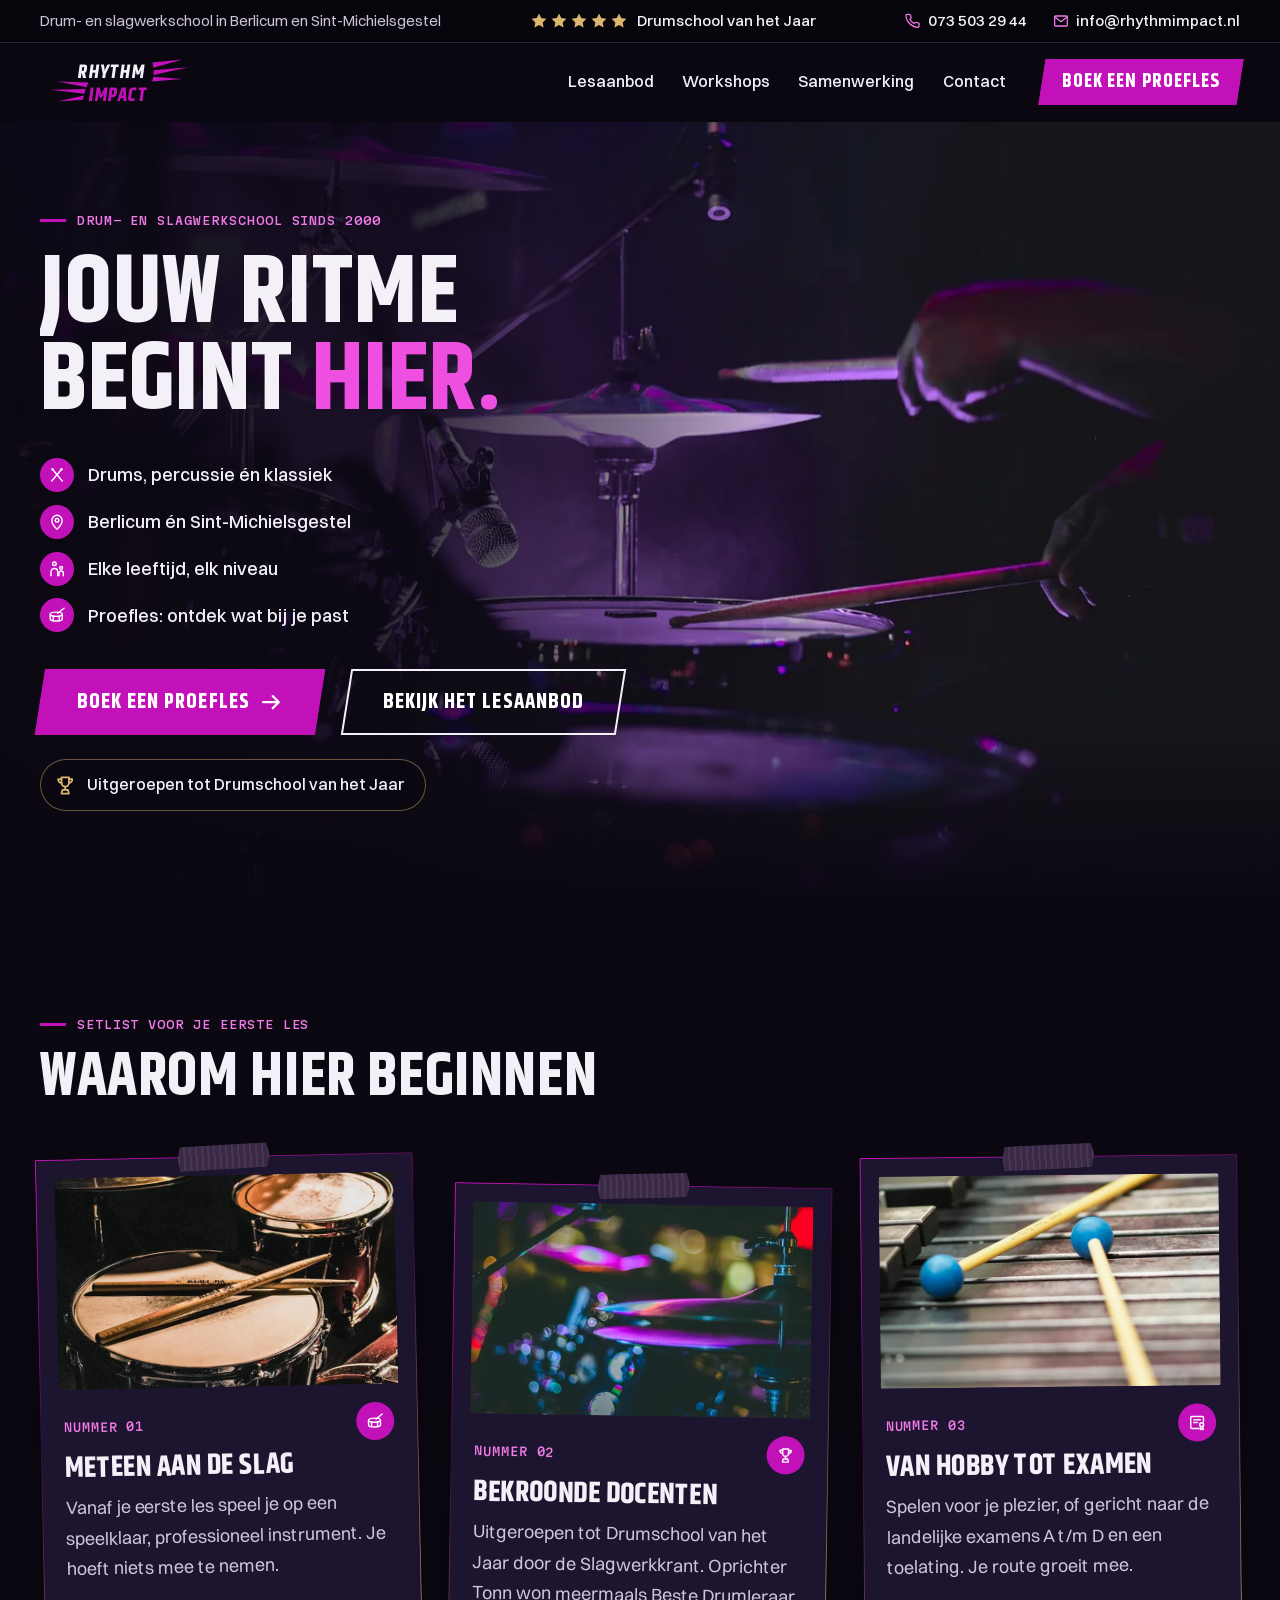
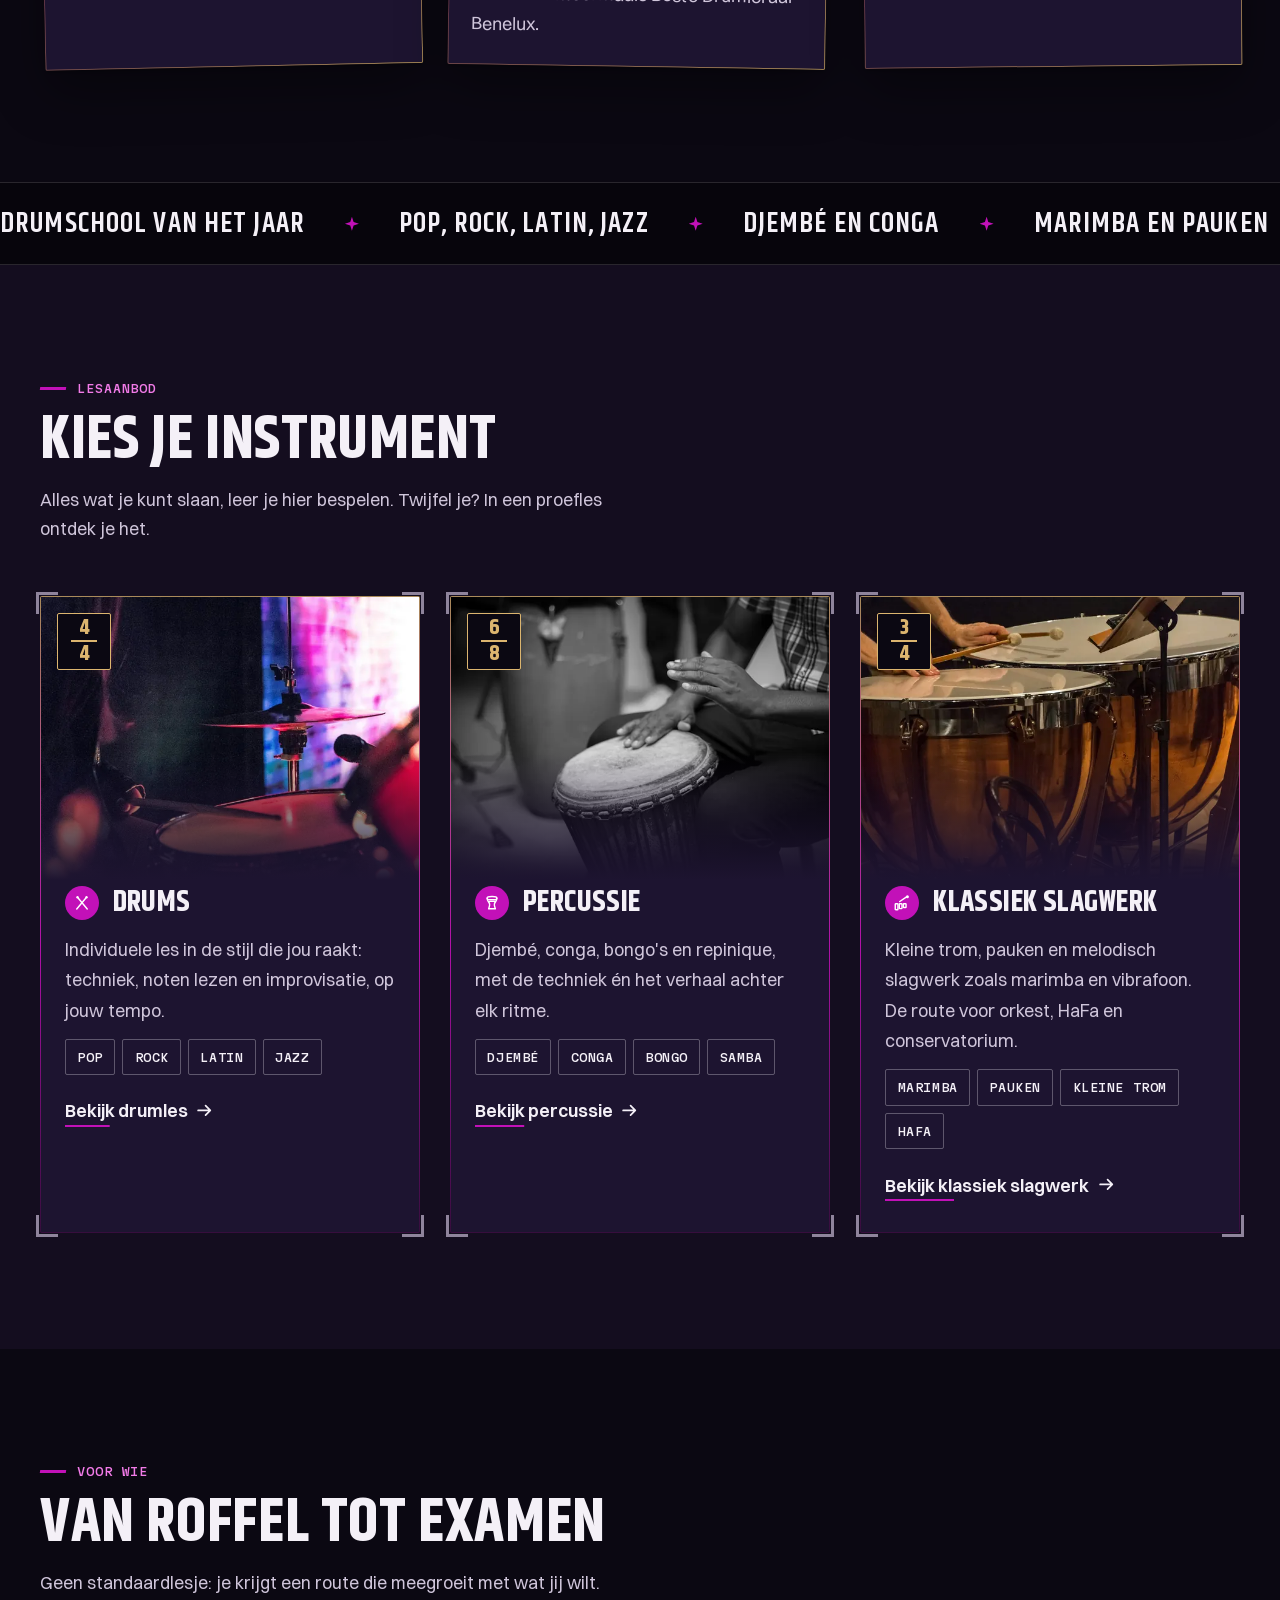
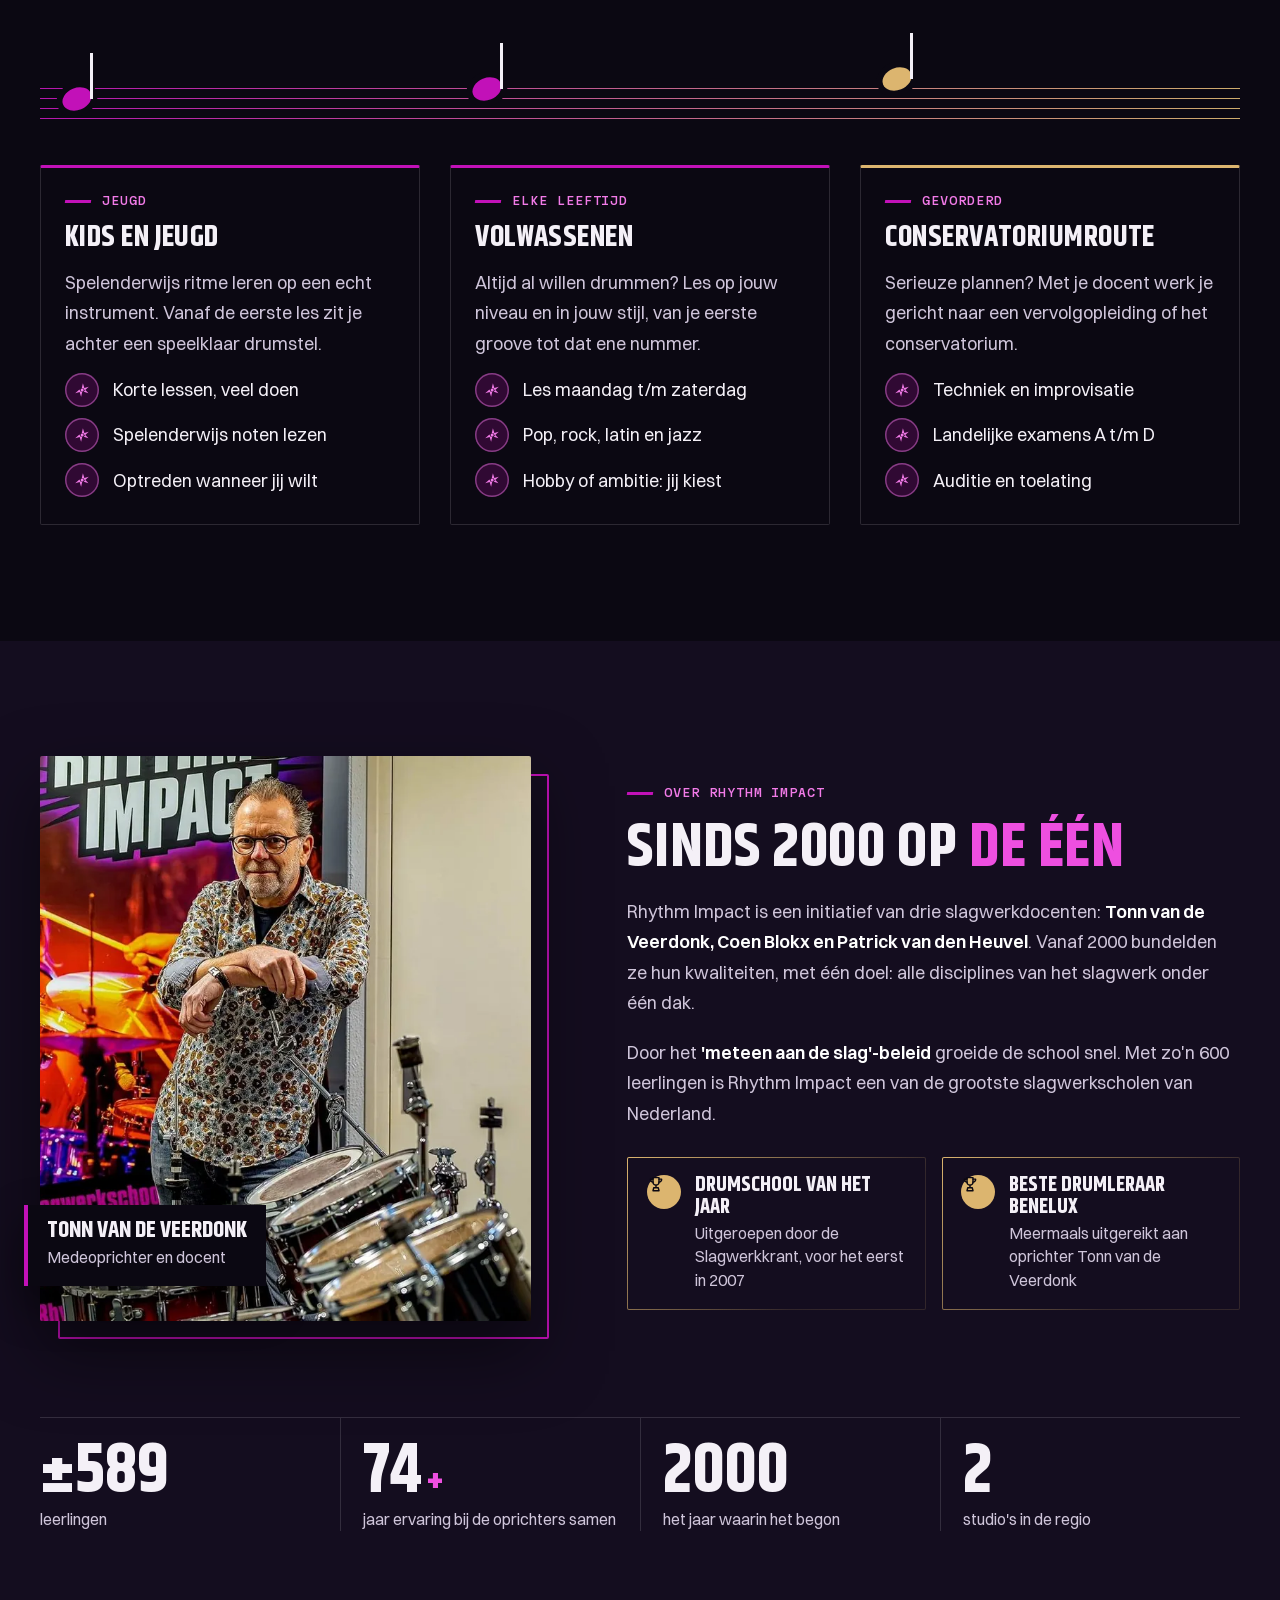
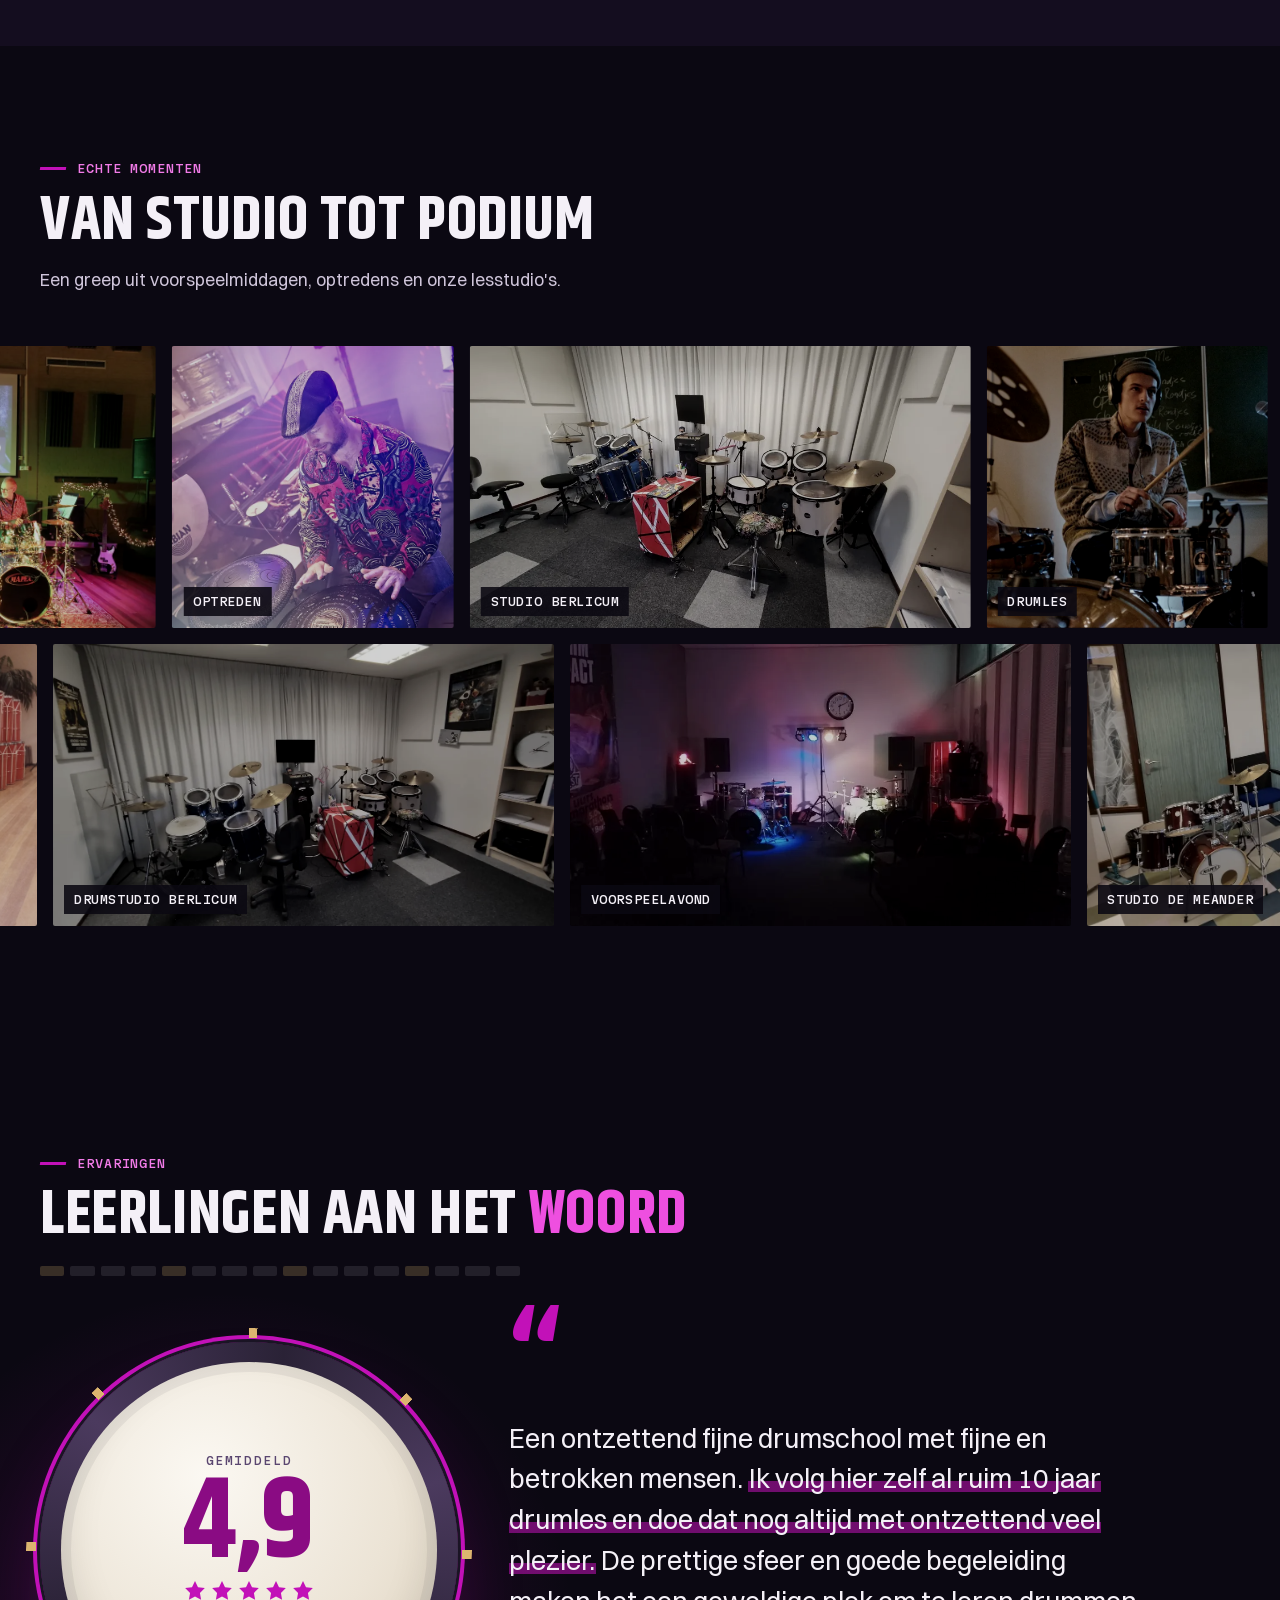
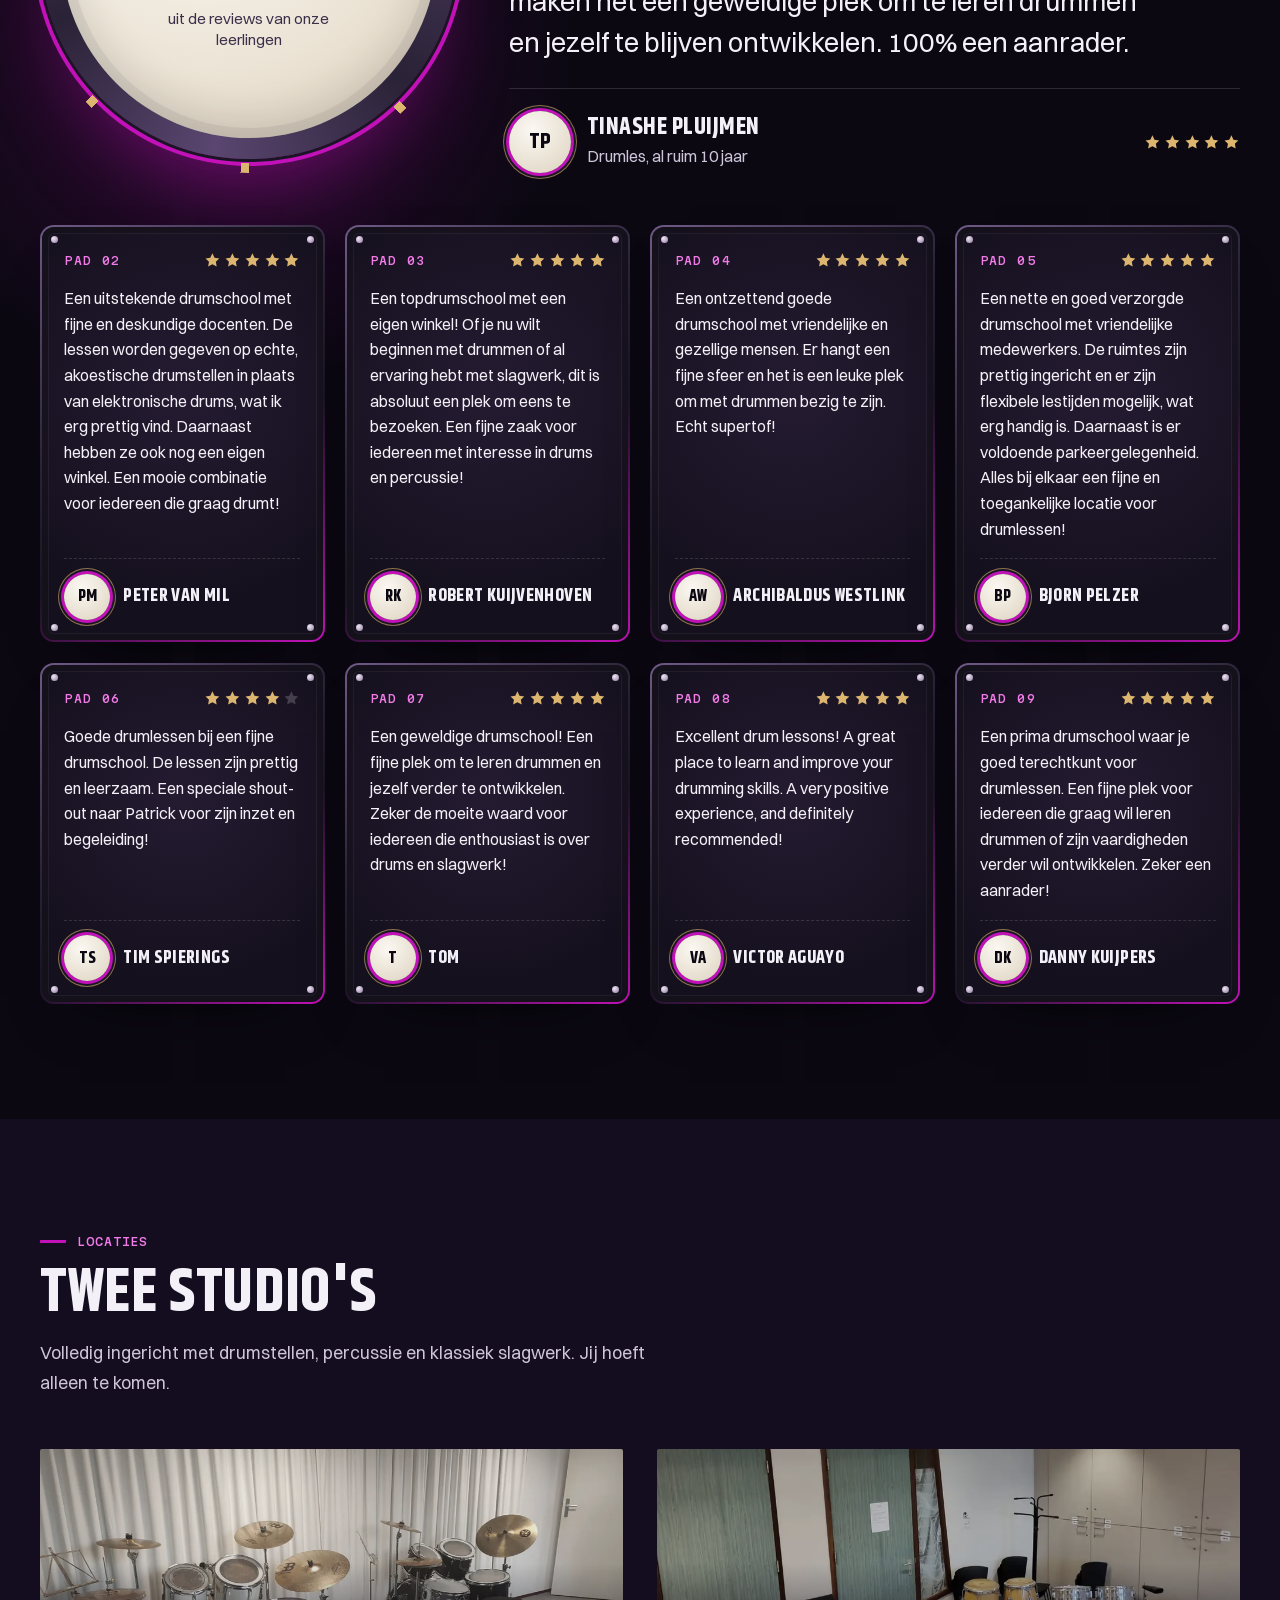
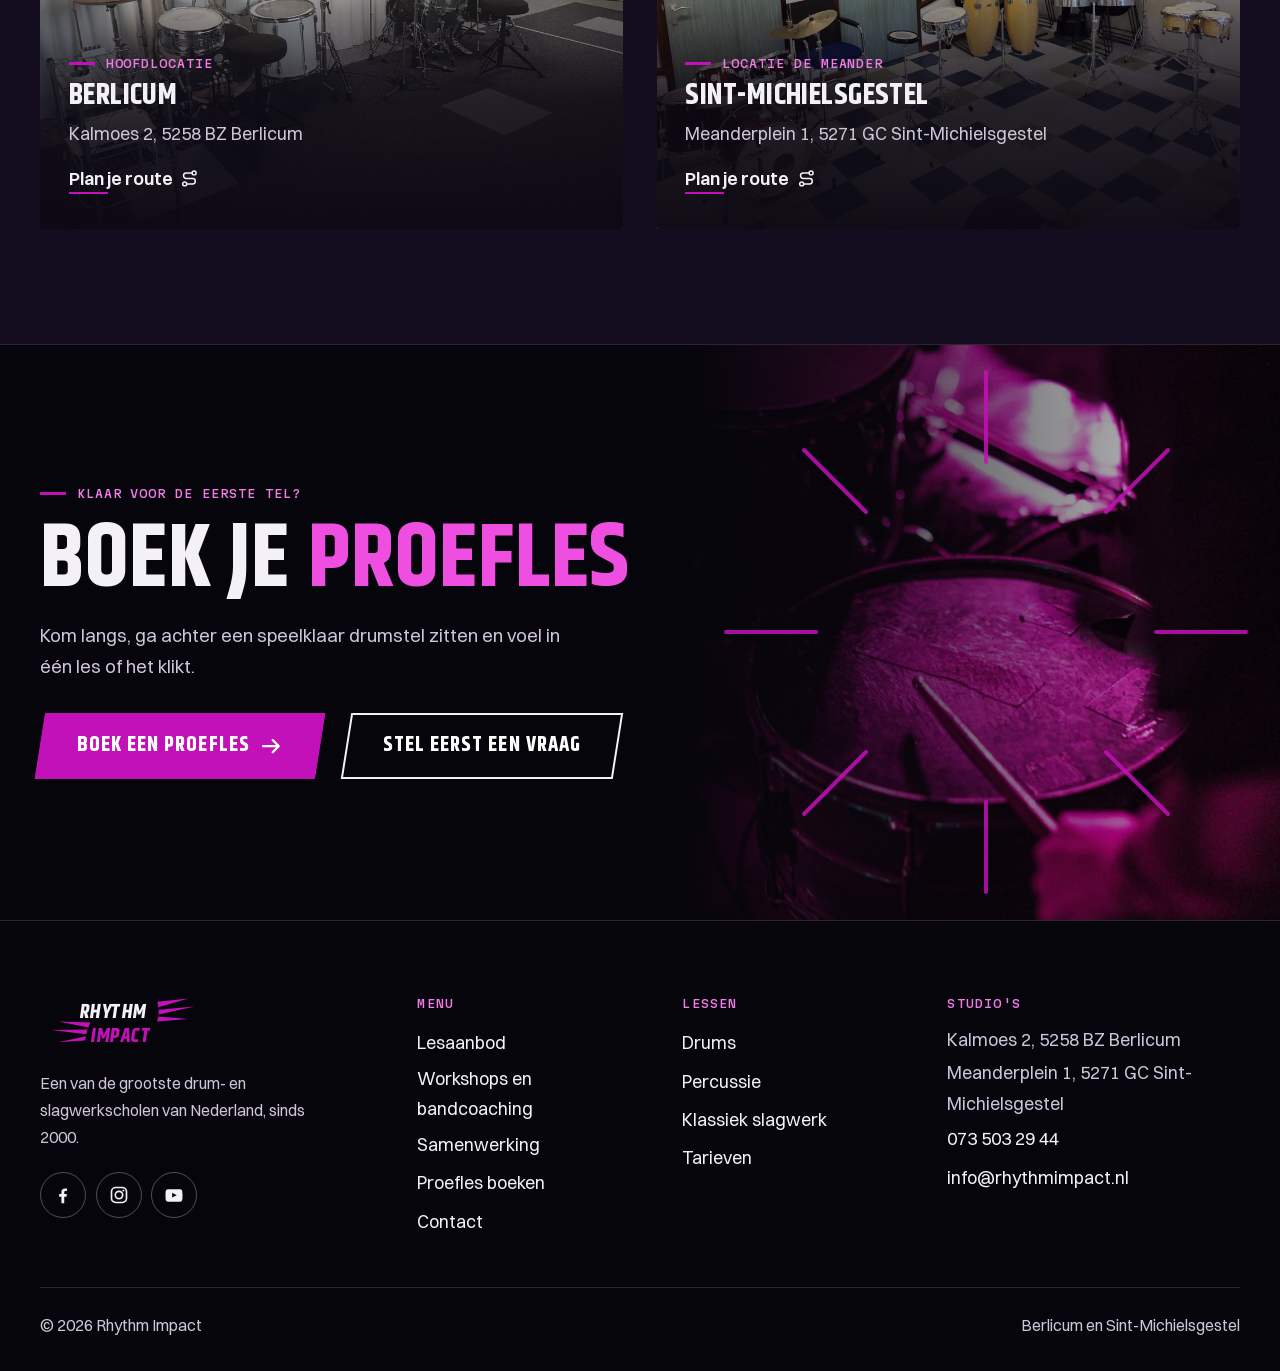
==== commit 6cf48291: "Teamsectie toegevoegd" ====
--- a/index.html
+++ b/index.html
@@ -20,7 +20,7 @@
   <link rel="preload" href="assets/fonts/khand-700.woff2" as="font" type="font/woff2" crossorigin>
   <link rel="preload" href="assets/fonts/switzer-400.woff2" as="font" type="font/woff2" crossorigin>
   <link rel="preload" as="image" href="assets/img/hero-slag-1400.webp" imagesrcset="assets/img/hero-slag-900.webp 900w, assets/img/hero-slag-1400.webp 1400w, assets/img/hero-slag-2400.webp 2400w" imagesizes="(max-width: 860px) 170vw, 100vw" fetchpriority="high">
-  <link rel="stylesheet" href="css/style.css?v=2">
+  <link rel="stylesheet" href="css/style.css?v=4">
   <script type="application/ld+json">
   {
     "@context": "https://schema.org",
--- a/css/style.css
+++ b/css/style.css
@@ -1095,3 +1095,45 @@
   .rv-glyph { font-size: 6rem; height: .38em; }
   .sequencer { gap: 4px; }
 }
+
+/* ---------- team: podiumlicht en naamplaatjes van de drumkoffer ---------- */
+.team-sectie { position: relative; overflow: clip; isolation: isolate; }
+.team-sectie::before { content: ""; position: absolute; z-index: -1; right: -15%; top: -10%; width: 50%; aspect-ratio: 1; border-radius: 50%; background: radial-gradient(closest-side, rgba(194, 17, 184, .18), transparent); pointer-events: none; }
+.teamraster { display: grid; grid-template-columns: repeat(4, minmax(0, 1fr)); gap: clamp(1rem, 1.8vw, 1.6rem); }
+.teamkaart { position: relative; display: flex; flex-direction: column; border-radius: 14px; overflow: hidden;
+  background: linear-gradient(#15101e, #15101e) padding-box, linear-gradient(160deg, #6f5a86, #2a2236 35%, #1a1424 65%, var(--merk)) border-box;
+  border: 2px solid transparent; box-shadow: inset 0 0 0 5px rgba(11, 8, 18, .5), 0 30px 60px -40px rgba(0, 0, 0, .9);
+  transition: transform .3s var(--vlot, ease), box-shadow .3s; }
+.teamkaart:hover { transform: translateY(-5px); box-shadow: inset 0 0 0 5px rgba(11, 8, 18, .5), 0 0 40px -8px rgba(194, 17, 184, .55), 0 30px 60px -40px rgba(0, 0, 0, .9); }
+.team-foto { position: relative; margin: 5px 5px 0; aspect-ratio: 1; overflow: hidden; border-radius: 9px 9px 2px 2px; background: #0b0812; }
+.team-foto img { width: 100%; height: 100%; object-fit: cover; filter: saturate(.85) contrast(1.05); transition: transform .9s var(--vlot, ease), filter .4s; }
+.teamkaart:hover .team-foto img { transform: scale(1.05); filter: saturate(1) contrast(1.05); }
+.team-spot { position: absolute; inset: 0; pointer-events: none;
+  background: linear-gradient(180deg, rgba(194, 17, 184, .18), transparent 45%), linear-gradient(0deg, rgba(11, 8, 18, .75), transparent 55%);
+  mix-blend-mode: normal; }
+.team-badge { position: absolute; left: .8rem; top: .8rem; padding: .3rem .65rem; border-radius: 2px; background: var(--koper); color: var(--nacht); font-family: var(--mono); font-size: .68rem; letter-spacing: .12em; text-transform: uppercase; font-weight: 600; }
+.naamplaat { position: relative; margin: .9rem .9rem 0; padding: .85rem 1rem .8rem; border-radius: 3px; text-align: center;
+  background: linear-gradient(135deg, #d9b56e, #f0d9a6 35%, #c99e4e 70%, #e7c782); color: #1d1408;
+  box-shadow: inset 0 1px 0 rgba(255, 255, 255, .55), inset 0 -2px 0 rgba(0, 0, 0, .25), 0 6px 14px -6px rgba(0, 0, 0, .8); }
+.klink { position: absolute; top: 50%; width: 7px; height: 7px; border-radius: 50%; translate: 0 -50%; background: radial-gradient(circle at 35% 35%, #fff6df, #7a5a1c); }
+.klink:first-child { left: 7px; } .klink:nth-child(2) { right: 7px; }
+.naamplaat h3 { font-family: var(--display); font-size: 1.3rem; line-height: 1; letter-spacing: .03em; text-transform: uppercase; color: #1d1408; }
+.naamplaat p { font-family: var(--mono); font-size: .7rem; letter-spacing: .1em; text-transform: uppercase; color: #4a3610; margin-top: .25rem; }
+.team-acties { display: grid; grid-template-columns: minmax(0, 1fr) auto; gap: .5rem; padding: .9rem; }
+.team-acties:has(> :only-child) { grid-template-columns: 1fr; }
+.team-actie { display: inline-flex; align-items: center; justify-content: center; gap: .5rem; min-height: 46px; padding: 0 .9rem; border-radius: 3px;
+  background: rgba(194, 17, 184, .14); border: 1px solid rgba(242, 123, 232, .35); color: var(--been); font-family: var(--mono); font-size: .82rem; letter-spacing: .02em; white-space: nowrap; padding-inline: .6rem;
+  transition: background .2s, border-color .2s, transform .2s; }
+.team-actie .icoon { width: 1rem; height: 1rem; color: var(--merk-licht); }
+.team-actie:hover { background: var(--merk); border-color: var(--merk); color: #fff; }
+.team-actie:hover .icoon { color: #fff; }
+@media (prefers-reduced-motion: no-preference) {
+  .teamraster.in .teamkaart .team-spot { animation: spot-aan 1.2s ease both; animation-delay: calc(.2s + var(--i) * .08s); }
+}
+@keyframes spot-aan { from { opacity: 0; } to { opacity: 1; } }
+@media (max-width: 1020px) { .teamraster { grid-template-columns: repeat(2, minmax(0, 1fr)); } }
+@media (max-width: 640px) {
+  .teamraster { display: flex; overflow-x: auto; scroll-snap-type: x mandatory; gap: 1rem; padding-inline: var(--gutter); margin-inline: calc(var(--gutter) * -1); padding-bottom: .6rem; scrollbar-width: none; }
+  .teamraster::-webkit-scrollbar { display: none; }
+  .teamraster > * { flex: 0 0 76%; scroll-snap-align: start; }
+}
